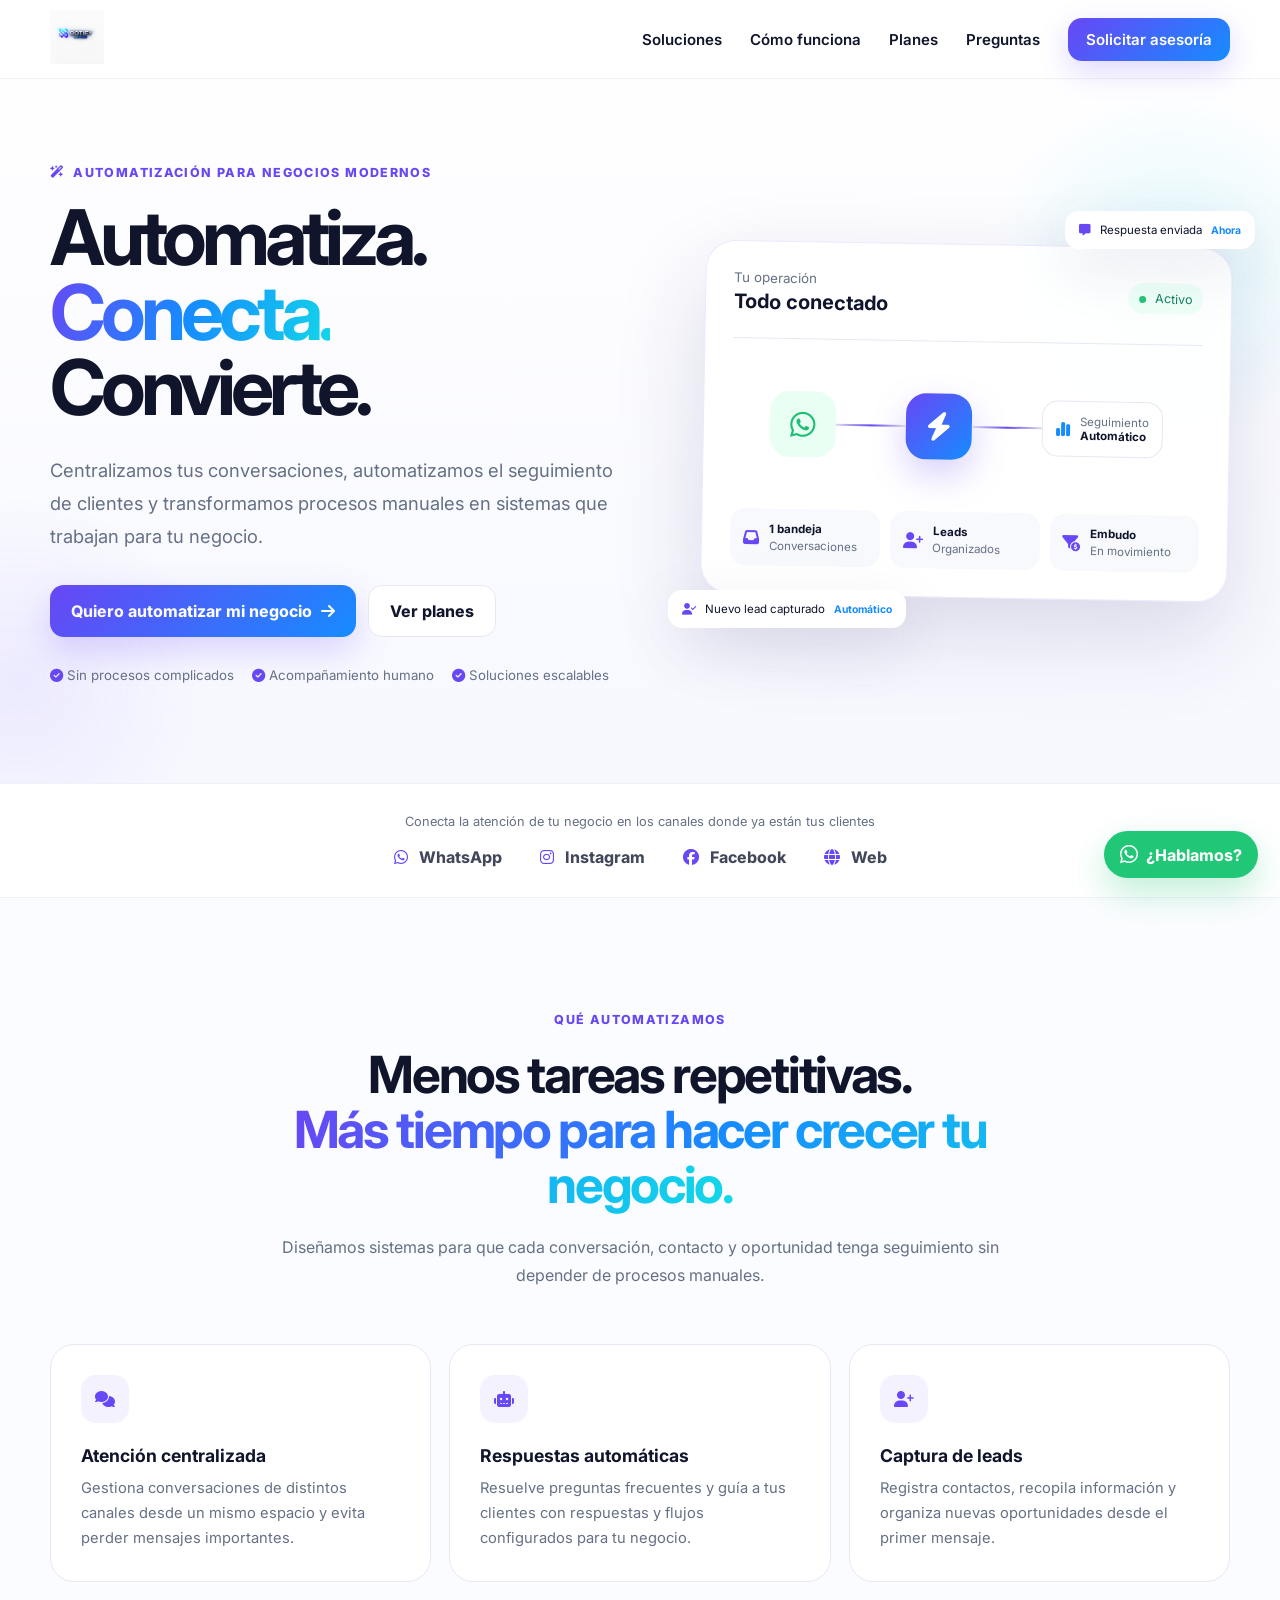
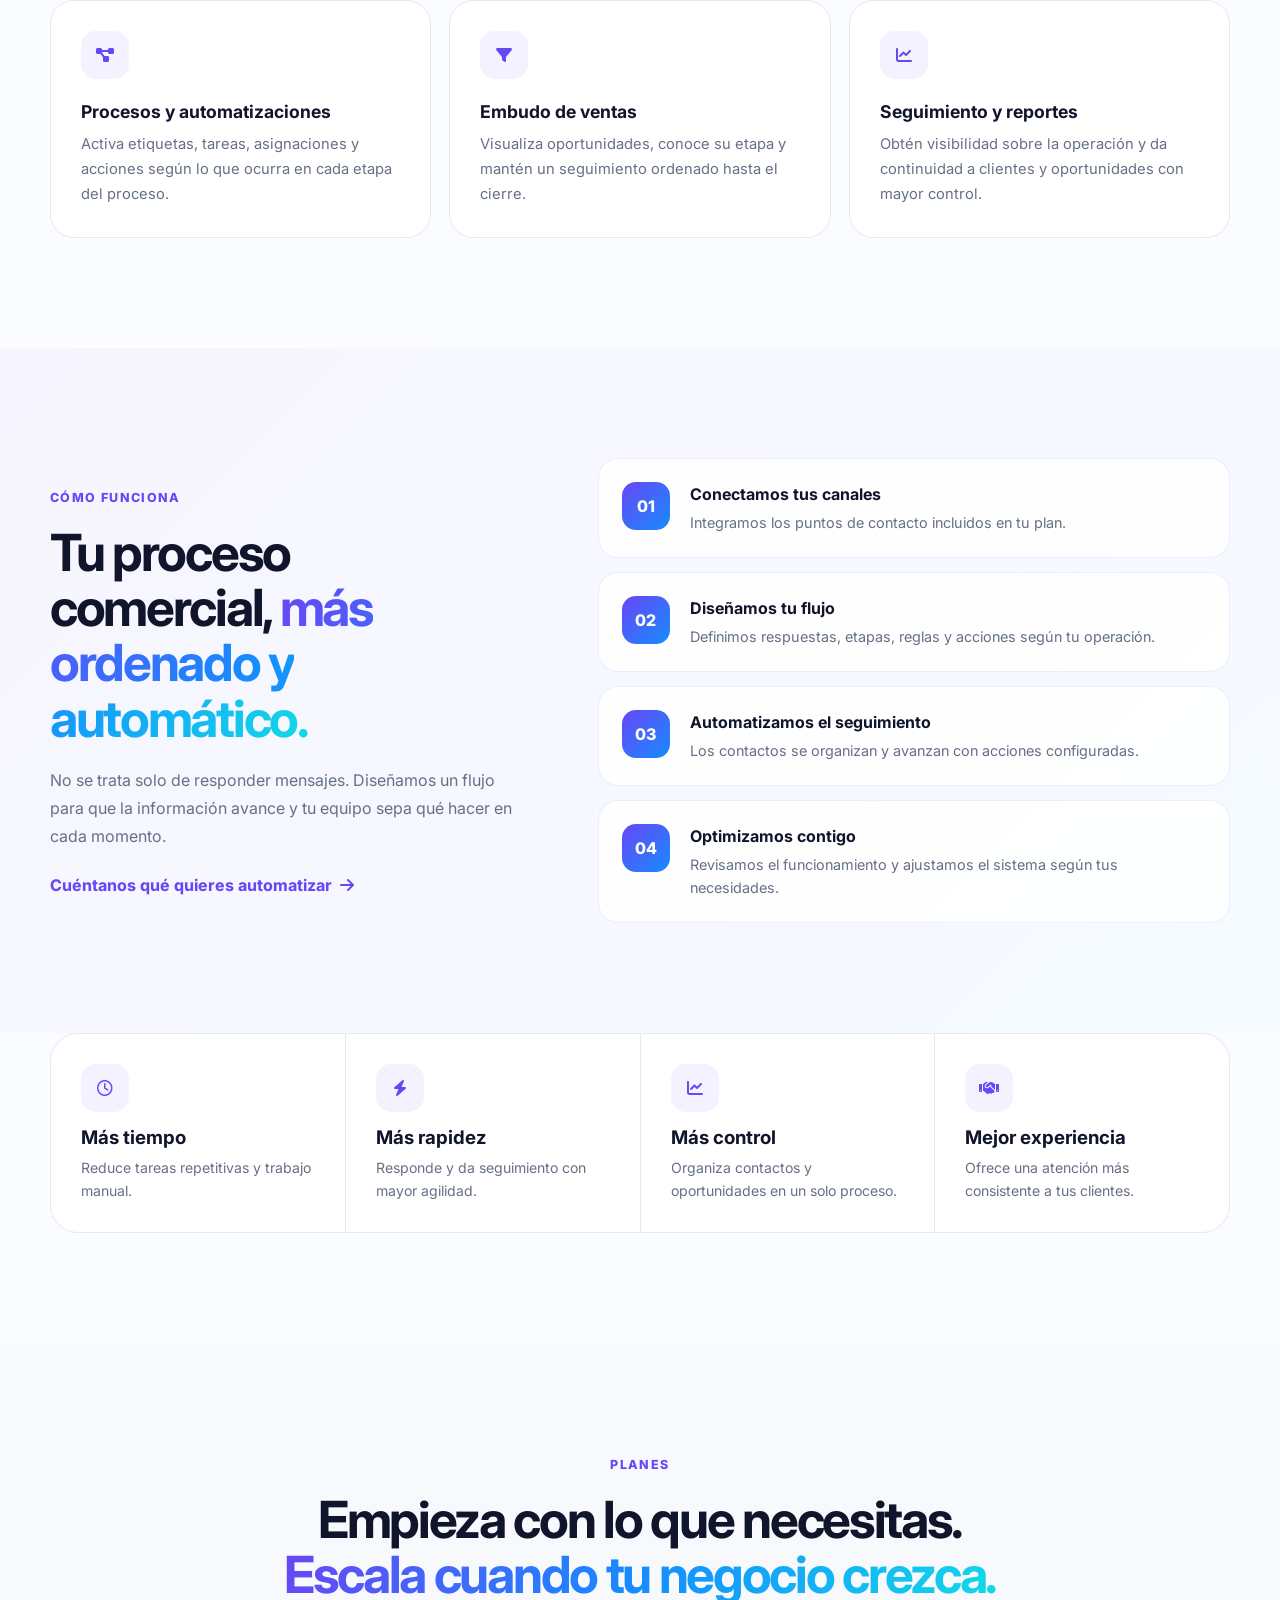
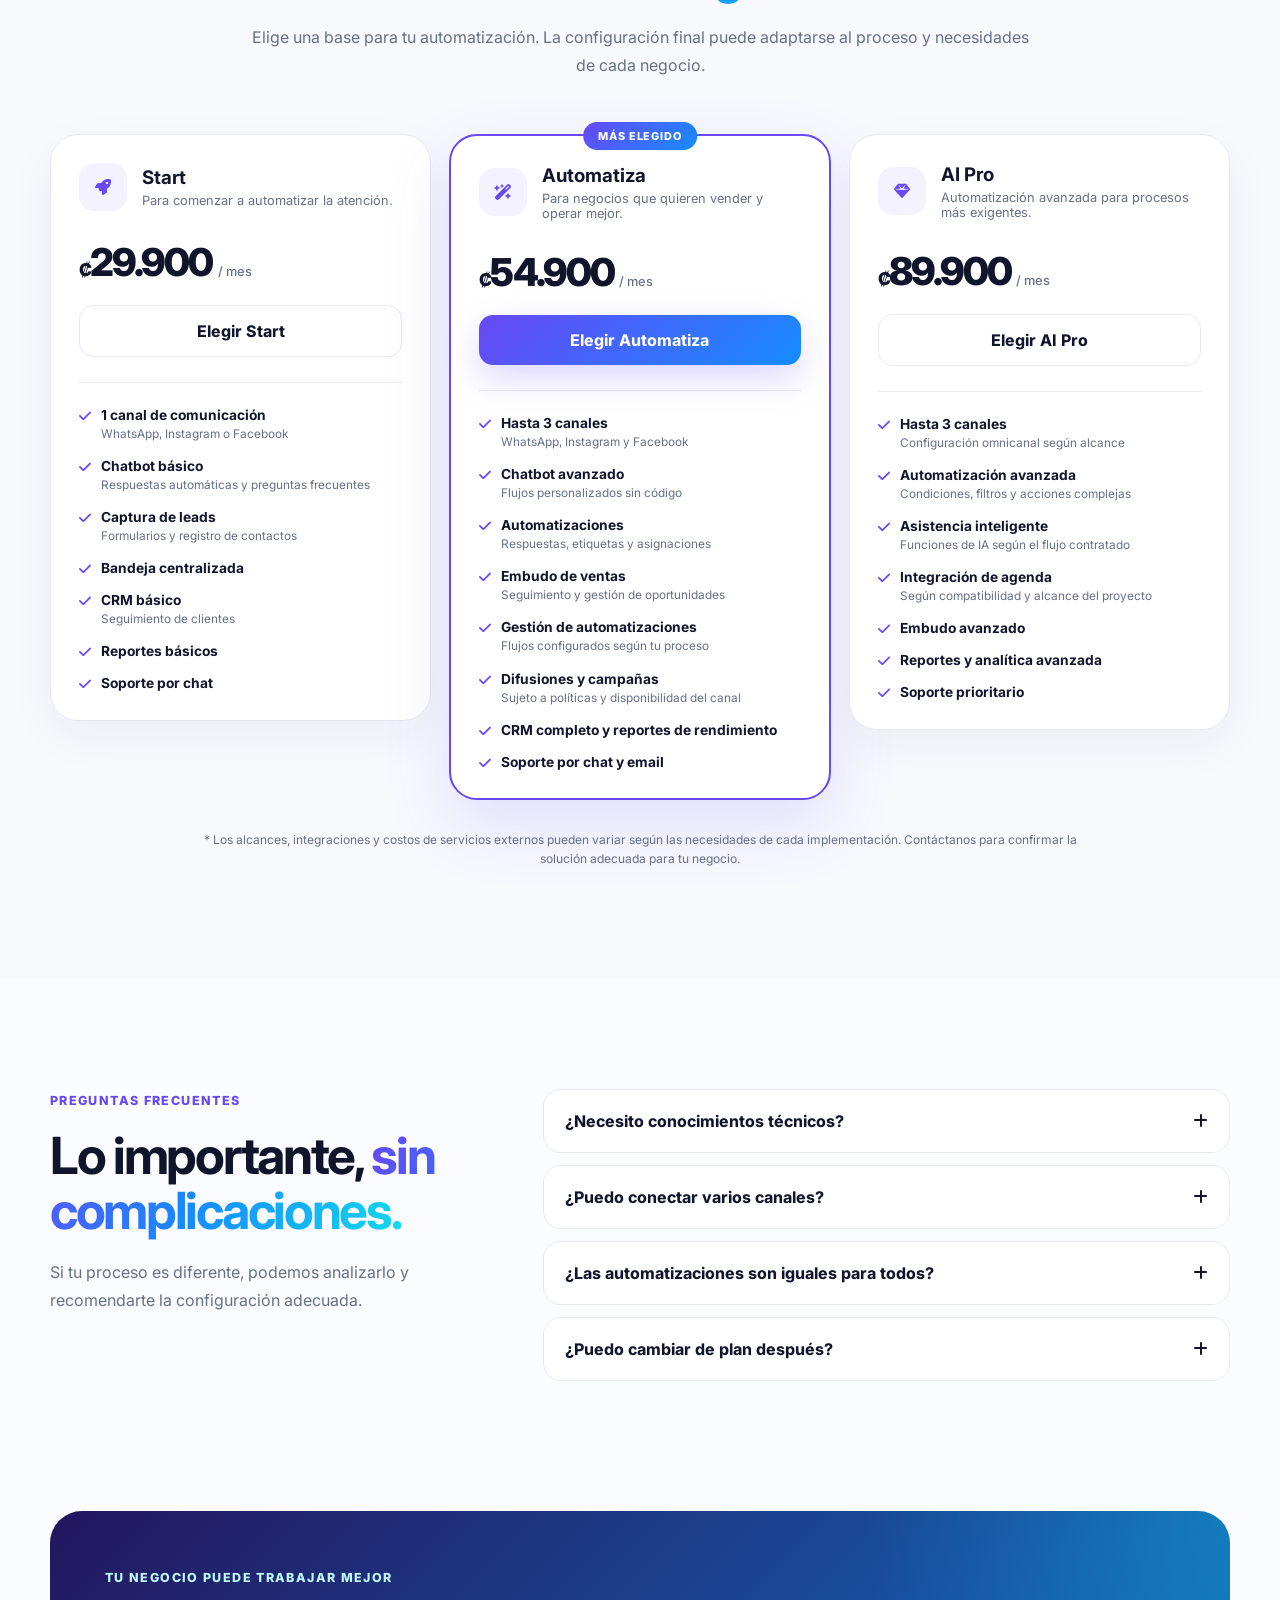
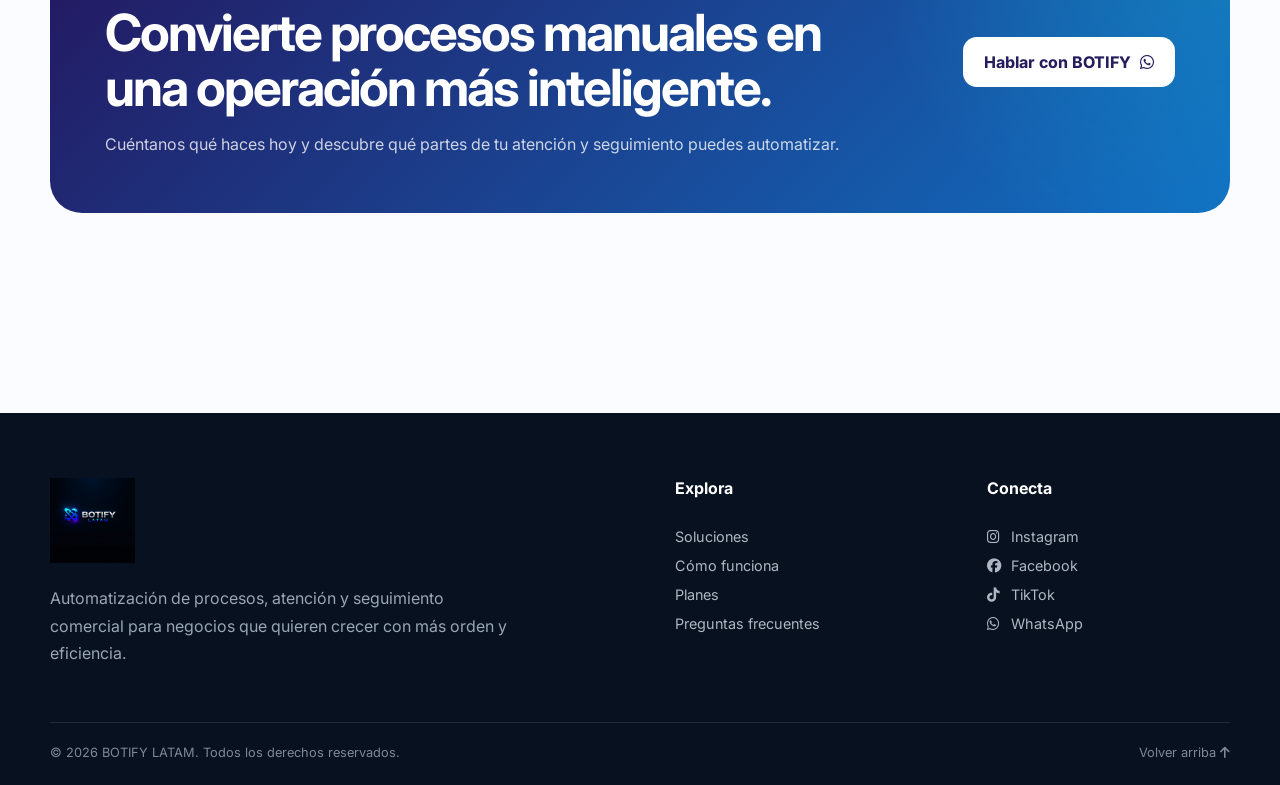
==== index.html @ 14adb843 "corrección" ====
<!DOCTYPE html>
<html lang="es">
<head>
  <meta charset="UTF-8">
  <meta name="viewport" content="width=device-width, initial-scale=1.0">
  <meta name="description" content="BOTIFY LATAM automatiza la atención, el seguimiento comercial y los procesos de ventas de tu negocio en WhatsApp, Instagram y Facebook.">
  <meta name="theme-color" content="#6d4aff">
  <meta property="og:title" content="BOTIFY LATAM | Automatización para negocios">
  <meta property="og:description" content="Centraliza conversaciones, automatiza seguimientos y convierte más oportunidades en clientes.">
  <title>BOTIFY LATAM | Automatización para negocios</title>
  <link rel="icon" href="favicon.ico">
  <link rel="preconnect" href="https://fonts.googleapis.com">
  <link rel="preconnect" href="https://fonts.gstatic.com" crossorigin>
  <link href="https://fonts.googleapis.com/css2?family=Inter:wght@400;500;600;700;800&display=swap" rel="stylesheet">
  <link rel="stylesheet" href="https://cdnjs.cloudflare.com/ajax/libs/font-awesome/6.5.2/css/all.min.css">
  <link rel="stylesheet" href="style.css">
</head>
<body>
  <header class="site-header" id="top">
    <nav class="nav container" aria-label="Navegación principal">
      <a class="brand" href="#inicio" aria-label="BOTIFY LATAM, inicio">
        <img src="img/logo-botify-light.jpg" alt="BOTIFY LATAM">
      </a>
      <button class="menu-toggle" aria-label="Abrir menú" aria-expanded="false">
        <i class="fa-solid fa-bars"></i>
      </button>
      <div class="nav-links">
        <a href="#soluciones">Soluciones</a>
        <a href="#como-funciona">Cómo funciona</a>
        <a href="#planes">Planes</a>
        <a href="#faq">Preguntas</a>
        <a class="nav-cta" href="https://wa.link/00056a" target="_blank" rel="noopener">Solicitar asesoría</a>
      </div>
    </nav>
  </header>

  <main>
    <section class="hero" id="inicio">
      <div class="orb orb-one"></div><div class="orb orb-two"></div>
      <div class="container hero-grid">
        <div class="hero-copy reveal">
          <span class="eyebrow"><i class="fa-solid fa-wand-magic-sparkles"></i> Automatización para negocios modernos</span>
          <h1>Automatiza. <span>Conecta.</span> Convierte.</h1>
          <p>Centralizamos tus conversaciones, automatizamos el seguimiento de clientes y transformamos procesos manuales en sistemas que trabajan para tu negocio.</p>
          <div class="hero-actions">
            <a class="btn btn-primary" href="https://wa.link/00056a" target="_blank" rel="noopener">Quiero automatizar mi negocio <i class="fa-solid fa-arrow-right"></i></a>
            <a class="btn btn-ghost" href="#planes">Ver planes</a>
          </div>
          <div class="trust-row">
            <span><i class="fa-solid fa-circle-check"></i> Sin procesos complicados</span>
            <span><i class="fa-solid fa-circle-check"></i> Acompañamiento humano</span>
            <span><i class="fa-solid fa-circle-check"></i> Soluciones escalables</span>
          </div>
        </div>

        <div class="automation-visual reveal">
          <div class="visual-card main-dashboard">
            <div class="dashboard-head">
              <div><small>Tu operación</small><strong>Todo conectado</strong></div>
              <span class="status"><i></i> Activo</span>
            </div>
            <div class="channel-row">
              <span class="channel whatsapp"><i class="fa-brands fa-whatsapp"></i></span>
              <span class="flow-line"></span>
              <span class="brain"><i class="fa-solid fa-bolt"></i></span>
              <span class="flow-line"></span>
              <div class="crm-mini"><i class="fa-solid fa-chart-simple"></i><span>Seguimiento<br><b>Automático</b></span></div>
            </div>
            <div class="mini-stats">
              <div><i class="fa-solid fa-inbox"></i><span><b>1 bandeja</b><small>Conversaciones</small></span></div>
              <div><i class="fa-solid fa-user-plus"></i><span><b>Leads</b><small>Organizados</small></span></div>
              <div><i class="fa-solid fa-filter-circle-dollar"></i><span><b>Embudo</b><small>En movimiento</small></span></div>
            </div>
          </div>
          <div class="float-card fc-one"><i class="fa-solid fa-message"></i><span>Respuesta enviada</span><b>Ahora</b></div>
          <div class="float-card fc-two"><i class="fa-solid fa-user-check"></i><span>Nuevo lead capturado</span><b>Automático</b></div>
        </div>
      </div>
    </section>

    <section class="logo-strip">
      <div class="container">
        <p>Conecta la atención de tu negocio en los canales donde ya están tus clientes</p>
        <div class="platforms">
          <span><i class="fa-brands fa-whatsapp"></i> WhatsApp</span>
          <span><i class="fa-brands fa-instagram"></i> Instagram</span>
          <span><i class="fa-brands fa-facebook"></i> Facebook</span>
          <span><i class="fa-solid fa-globe"></i> Web</span>
        </div>
      </div>
    </section>

    <section class="section" id="soluciones">
      <div class="container">
        <div class="section-heading reveal">
          <span class="eyebrow">Qué automatizamos</span>
          <h2>Menos tareas repetitivas.<br><span>Más tiempo para hacer crecer tu negocio.</span></h2>
          <p>Diseñamos sistemas para que cada conversación, contacto y oportunidad tenga seguimiento sin depender de procesos manuales.</p>
        </div>
        <div class="solutions-grid">
          <article class="solution-card reveal"><div class="icon-box"><i class="fa-solid fa-comments"></i></div><h3>Atención centralizada</h3><p>Gestiona conversaciones de distintos canales desde un mismo espacio y evita perder mensajes importantes.</p></article>
          <article class="solution-card reveal"><div class="icon-box"><i class="fa-solid fa-robot"></i></div><h3>Respuestas automáticas</h3><p>Resuelve preguntas frecuentes y guía a tus clientes con respuestas y flujos configurados para tu negocio.</p></article>
          <article class="solution-card reveal"><div class="icon-box"><i class="fa-solid fa-user-plus"></i></div><h3>Captura de leads</h3><p>Registra contactos, recopila información y organiza nuevas oportunidades desde el primer mensaje.</p></article>
          <article class="solution-card reveal"><div class="icon-box"><i class="fa-solid fa-diagram-project"></i></div><h3>Procesos y automatizaciones</h3><p>Activa etiquetas, tareas, asignaciones y acciones según lo que ocurra en cada etapa del proceso.</p></article>
          <article class="solution-card reveal"><div class="icon-box"><i class="fa-solid fa-filter"></i></div><h3>Embudo de ventas</h3><p>Visualiza oportunidades, conoce su etapa y mantén un seguimiento ordenado hasta el cierre.</p></article>
          <article class="solution-card reveal"><div class="icon-box"><i class="fa-solid fa-chart-line"></i></div><h3>Seguimiento y reportes</h3><p>Obtén visibilidad sobre la operación y da continuidad a clientes y oportunidades con mayor control.</p></article>
        </div>
      </div>
    </section>

    <section class="section process-section" id="como-funciona">
      <div class="container process-grid">
        <div class="process-copy reveal">
          <span class="eyebrow">Cómo funciona</span>
          <h2>Tu proceso comercial, <span>más ordenado y automático.</span></h2>
          <p>No se trata solo de responder mensajes. Diseñamos un flujo para que la información avance y tu equipo sepa qué hacer en cada momento.</p>
          <a class="text-link" href="https://wa.link/00056a" target="_blank" rel="noopener">Cuéntanos qué quieres automatizar <i class="fa-solid fa-arrow-right"></i></a>
        </div>
        <div class="steps">
          <article class="step reveal"><span>01</span><div><h3>Conectamos tus canales</h3><p>Integramos los puntos de contacto incluidos en tu plan.</p></div></article>
          <article class="step reveal"><span>02</span><div><h3>Diseñamos tu flujo</h3><p>Definimos respuestas, etapas, reglas y acciones según tu operación.</p></div></article>
          <article class="step reveal"><span>03</span><div><h3>Automatizamos el seguimiento</h3><p>Los contactos se organizan y avanzan con acciones configuradas.</p></div></article>
          <article class="step reveal"><span>04</span><div><h3>Optimizamos contigo</h3><p>Revisamos el funcionamiento y ajustamos el sistema según tus necesidades.</p></div></article>
        </div>
      </div>
    </section>

    <section class="section benefits">
      <div class="container">
        <div class="benefit-panel reveal">
          <div><span class="metric-icon"><i class="fa-regular fa-clock"></i></span><h3>Más tiempo</h3><p>Reduce tareas repetitivas y trabajo manual.</p></div>
          <div><span class="metric-icon"><i class="fa-solid fa-bolt"></i></span><h3>Más rapidez</h3><p>Responde y da seguimiento con mayor agilidad.</p></div>
          <div><span class="metric-icon"><i class="fa-solid fa-chart-line"></i></span><h3>Más control</h3><p>Organiza contactos y oportunidades en un solo proceso.</p></div>
          <div><span class="metric-icon"><i class="fa-solid fa-handshake"></i></span><h3>Mejor experiencia</h3><p>Ofrece una atención más consistente a tus clientes.</p></div>
        </div>
      </div>
    </section>

    <section class="section pricing-section" id="planes">
      <div class="container">
        <div class="section-heading reveal">
          <span class="eyebrow">Planes</span>
          <h2>Empieza con lo que necesitas.<br><span>Escala cuando tu negocio crezca.</span></h2>
          <p>Elige una base para tu automatización. La configuración final puede adaptarse al proceso y necesidades de cada negocio.</p>
        </div>

        <div class="pricing-grid">
          <article class="price-card reveal">
            <div class="plan-head"><span class="plan-icon"><i class="fa-solid fa-rocket"></i></span><div><h3>Start</h3><p>Para comenzar a automatizar la atención.</p></div></div>
            <div class="price"><small>₡</small>29.900 <span>/ mes</span></div>
            <a class="btn btn-outline" href="https://wa.link/00056a" target="_blank" rel="noopener">Elegir Start</a>
            <ul>
              <li><i class="fa-solid fa-check"></i><span><b>1 canal de comunicación</b><small>WhatsApp, Instagram o Facebook</small></span></li>
              <li><i class="fa-solid fa-check"></i><span><b>Chatbot básico</b><small>Respuestas automáticas y preguntas frecuentes</small></span></li>
              <li><i class="fa-solid fa-check"></i><span><b>Captura de leads</b><small>Formularios y registro de contactos</small></span></li>
              <li><i class="fa-solid fa-check"></i><span><b>Bandeja centralizada</b></span></li>
              <li><i class="fa-solid fa-check"></i><span><b>CRM básico</b><small>Seguimiento de clientes</small></span></li>
              <li><i class="fa-solid fa-check"></i><span><b>Reportes básicos</b></span></li>
              <li><i class="fa-solid fa-check"></i><span><b>Soporte por chat</b></span></li>
            </ul>
          </article>

          <article class="price-card featured reveal">
            <span class="popular">MÁS ELEGIDO</span>
            <div class="plan-head"><span class="plan-icon"><i class="fa-solid fa-wand-magic-sparkles"></i></span><div><h3>Automatiza</h3><p>Para negocios que quieren vender y operar mejor.</p></div></div>
            <div class="price"><small>₡</small>54.900 <span>/ mes</span></div>
            <a class="btn btn-primary" href="https://wa.link/00056a" target="_blank" rel="noopener">Elegir Automatiza</a>
            <ul>
              <li><i class="fa-solid fa-check"></i><span><b>Hasta 3 canales</b><small>WhatsApp, Instagram y Facebook</small></span></li>
              <li><i class="fa-solid fa-check"></i><span><b>Chatbot avanzado</b><small>Flujos personalizados sin código</small></span></li>
              <li><i class="fa-solid fa-check"></i><span><b>Automatizaciones</b><small>Respuestas, etiquetas y asignaciones</small></span></li>
              <li><i class="fa-solid fa-check"></i><span><b>Embudo de ventas</b><small>Seguimiento y gestión de oportunidades</small></span></li>
              <li><i class="fa-solid fa-check"></i><span><b>Gestión de automatizaciones</b><small>Flujos configurados según tu proceso</small></span></li>
              <li><i class="fa-solid fa-check"></i><span><b>Difusiones y campañas</b><small>Sujeto a políticas y disponibilidad del canal</small></span></li>
              <li><i class="fa-solid fa-check"></i><span><b>CRM completo y reportes de rendimiento</b></span></li>
              <li><i class="fa-solid fa-check"></i><span><b>Soporte por chat y email</b></span></li>
            </ul>
          </article>

          <article class="price-card reveal">
            <div class="plan-head"><span class="plan-icon"><i class="fa-solid fa-gem"></i></span><div><h3>AI Pro</h3><p>Automatización avanzada para procesos más exigentes.</p></div></div>
            <div class="price"><small>₡</small>89.900 <span>/ mes</span></div>
            <a class="btn btn-outline" href="https://wa.link/00056a" target="_blank" rel="noopener">Elegir AI Pro</a>
            <ul>
              <li><i class="fa-solid fa-check"></i><span><b>Hasta 3 canales</b><small>Configuración omnicanal según alcance</small></span></li>
              <li><i class="fa-solid fa-check"></i><span><b>Automatización avanzada</b><small>Condiciones, filtros y acciones complejas</small></span></li>
              <li><i class="fa-solid fa-check"></i><span><b>Asistencia inteligente</b><small>Funciones de IA según el flujo contratado</small></span></li>
              <li><i class="fa-solid fa-check"></i><span><b>Integración de agenda</b><small>Según compatibilidad y alcance del proyecto</small></span></li>
              <li><i class="fa-solid fa-check"></i><span><b>Embudo avanzado</b></span></li>
              <li><i class="fa-solid fa-check"></i><span><b>Reportes y analítica avanzada</b></span></li>
              <li><i class="fa-solid fa-check"></i><span><b>Soporte prioritario</b></span></li>
            </ul>
          </article>
        </div>
        <p class="pricing-note">* Los alcances, integraciones y costos de servicios externos pueden variar según las necesidades de cada implementación. Contáctanos para confirmar la solución adecuada para tu negocio.</p>
      </div>
    </section>

    <section class="section faq-section" id="faq">
      <div class="container faq-grid">
        <div class="faq-intro reveal">
          <span class="eyebrow">Preguntas frecuentes</span>
          <h2>Lo importante, <span>sin complicaciones.</span></h2>
          <p>Si tu proceso es diferente, podemos analizarlo y recomendarte la configuración adecuada.</p>
        </div>
        <div class="accordion">
          <article class="faq-item reveal"><button aria-expanded="false"><span>¿Necesito conocimientos técnicos?</span><i class="fa-solid fa-plus"></i></button><div class="faq-answer"><p>No. BOTIFY LATAM se encarga de configurar la solución y acompañarte en su uso.</p></div></article>
          <article class="faq-item reveal"><button aria-expanded="false"><span>¿Puedo conectar varios canales?</span><i class="fa-solid fa-plus"></i></button><div class="faq-answer"><p>Sí. La cantidad de canales depende del plan y de la configuración requerida por tu negocio.</p></div></article>
          <article class="faq-item reveal"><button aria-expanded="false"><span>¿Las automatizaciones son iguales para todos?</span><i class="fa-solid fa-plus"></i></button><div class="faq-answer"><p>No. Los flujos pueden configurarse de acuerdo con tu proceso, el plan contratado y el alcance acordado.</p></div></article>
          <article class="faq-item reveal"><button aria-expanded="false"><span>¿Puedo cambiar de plan después?</span><i class="fa-solid fa-plus"></i></button><div class="faq-answer"><p>Sí. Puedes escalar la solución conforme aumenten tus necesidades de automatización.</p></div></article>
        </div>
      </div>
    </section>

    <section class="section final-cta">
      <div class="container">
        <div class="cta-card reveal">
          <div><span class="eyebrow light">Tu negocio puede trabajar mejor</span><h2>Convierte procesos manuales en una operación más inteligente.</h2><p>Cuéntanos qué haces hoy y descubre qué partes de tu atención y seguimiento puedes automatizar.</p></div>
          <a class="btn btn-white" href="https://wa.link/00056a" target="_blank" rel="noopener">Hablar con BOTIFY <i class="fa-brands fa-whatsapp"></i></a>
        </div>
      </div>
    </section>
  </main>

  <a class="whatsapp-float" href="https://wa.link/00056a" target="_blank" rel="noopener" aria-label="Contactar por WhatsApp"><i class="fa-brands fa-whatsapp"></i><span>¿Hablamos?</span></a>

  <footer id="contacto">
    <div class="container footer-grid">
      <div class="footer-brand">
        <img src="img/logo-botify-dark.png" alt="BOTIFY LATAM">
        <p>Automatización de procesos, atención y seguimiento comercial para negocios que quieren crecer con más orden y eficiencia.</p>
      </div>
      <div><h4>Explora</h4><a href="#soluciones">Soluciones</a><a href="#como-funciona">Cómo funciona</a><a href="#planes">Planes</a><a href="#faq">Preguntas frecuentes</a></div>
      <div><h4>Conecta</h4>
        <a href="https://www.instagram.com/botifycr?igsh=N3IyY3BxbDhmNGVw&utm_source=qr" target="_blank" rel="noopener"><i class="fa-brands fa-instagram"></i> Instagram</a>
        <a href="https://www.facebook.com/share/1Hq3fFdEsy/?mibextid=wwXIfr" target="_blank" rel="noopener"><i class="fa-brands fa-facebook"></i> Facebook</a>
        <a href="https://www.tiktok.com/@botify.latam.cost?_r=1&_t=ZS-951j5EH8V7J" target="_blank" rel="noopener"><i class="fa-brands fa-tiktok"></i> TikTok</a>
        <a href="https://wa.link/00056a" target="_blank" rel="noopener"><i class="fa-brands fa-whatsapp"></i> WhatsApp</a>
      </div>
    </div>
    <div class="container footer-bottom"><span>© <span id="year"></span> BOTIFY LATAM. Todos los derechos reservados.</span><a href="#top">Volver arriba <i class="fa-solid fa-arrow-up"></i></a></div>
  </footer>
  <script src="script.js"></script>
</body>
</html>
---- style.css ----
:root{--ink:#10152c;--muted:#667085;--purple:#6847f5;--blue:#168cff;--cyan:#12d9e8;--lav:#f4f2ff;--surface:#fff;--line:#e8e8f2;--dark:#07111f;--radius:24px;--shadow:0 20px 60px rgba(42,35,98,.10)}
*{box-sizing:border-box;margin:0;padding:0}html{scroll-behavior:smooth}body{font-family:Inter,sans-serif;color:var(--ink);background:#fbfcff;overflow-x:hidden}a{text-decoration:none;color:inherit}button{font:inherit}.container{width:min(1180px,calc(100% - 40px));margin:auto}.site-header{position:fixed;top:0;width:100%;z-index:1000;background:rgba(255,255,255,.82);backdrop-filter:blur(18px);border-bottom:1px solid rgba(20,24,50,.06)}.nav{height:78px;display:flex;align-items:center;justify-content:space-between}.brand img{width:190px;height:54px;object-fit:contain;object-position:left center}.nav-links{display:flex;align-items:center;gap:28px;font-size:.94rem;font-weight:600}.nav-links>a:not(.nav-cta):hover{color:var(--purple)}.nav-cta{padding:12px 18px;border-radius:14px;color:#fff;background:linear-gradient(135deg,var(--purple),var(--blue));box-shadow:0 10px 30px rgba(104,71,245,.22)}.menu-toggle{display:none;border:0;background:none;font-size:1.35rem;color:var(--ink)}
.hero{position:relative;min-height:780px;padding:160px 0 100px;background:linear-gradient(180deg,#fff 0%,#f7f8ff 100%);overflow:hidden}.hero-grid{display:grid;grid-template-columns:1.05fr .95fr;gap:70px;align-items:center}.eyebrow{display:inline-flex;align-items:center;gap:8px;color:var(--purple);font-size:.78rem;font-weight:800;text-transform:uppercase;letter-spacing:.11em;margin-bottom:20px}.hero h1{font-size:clamp(3.2rem,6vw,5.7rem);line-height:.98;letter-spacing:-.065em;max-width:720px}.hero h1 span,.section-heading h2 span,.process-copy h2 span,.faq-intro h2 span{background:linear-gradient(110deg,var(--purple),var(--blue),var(--cyan));-webkit-background-clip:text;color:transparent}.hero-copy>p{font-size:1.15rem;line-height:1.8;color:var(--muted);max-width:650px;margin:28px 0 32px}.hero-actions{display:flex;gap:12px;flex-wrap:wrap}.btn{display:inline-flex;align-items:center;justify-content:center;gap:9px;padding:15px 21px;border-radius:14px;font-weight:750;transition:.25s}.btn:hover{transform:translateY(-2px)}.btn-primary{color:#fff;background:linear-gradient(135deg,var(--purple),var(--blue));box-shadow:0 14px 35px rgba(104,71,245,.22)}.btn-ghost,.btn-outline{border:1px solid var(--line);background:#fff}.trust-row{display:flex;gap:18px;flex-wrap:wrap;margin-top:30px;color:#667085;font-size:.83rem}.trust-row i{color:var(--purple)}
.orb{position:absolute;border-radius:50%;filter:blur(2px);opacity:.45}.orb-one{width:380px;height:380px;background:radial-gradient(circle,rgba(18,217,232,.25),transparent 68%);right:-80px;top:80px}.orb-two{width:400px;height:400px;background:radial-gradient(circle,rgba(104,71,245,.18),transparent 68%);left:-180px;bottom:-100px}
.automation-visual{position:relative;min-height:470px;display:flex;align-items:center}.main-dashboard{width:100%;padding:28px;background:rgba(255,255,255,.9);border:1px solid rgba(104,71,245,.12);border-radius:30px;box-shadow:0 35px 90px rgba(42,35,98,.15);transform:rotate(1deg)}.dashboard-head{display:flex;justify-content:space-between;align-items:center;padding-bottom:24px;border-bottom:1px solid var(--line)}.dashboard-head small{display:block;color:var(--muted);margin-bottom:4px}.dashboard-head strong{font-size:1.25rem}.status{font-size:.78rem;background:#edfff7;color:#14845c;padding:8px 11px;border-radius:99px}.status i{display:inline-block;width:7px;height:7px;background:#25c47a;border-radius:50%;margin-right:5px}.channel-row{display:flex;align-items:center;justify-content:center;padding:52px 5px}.channel,.brain{width:66px;height:66px;display:grid;place-items:center;border-radius:20px;font-size:1.8rem}.whatsapp{background:#eafff3;color:#1dbf73}.brain{background:linear-gradient(135deg,var(--purple),var(--blue));color:#fff;box-shadow:0 15px 35px rgba(104,71,245,.25)}.flow-line{height:2px;flex:1;max-width:70px;background:linear-gradient(90deg,#d9ddeb,var(--purple),#d9ddeb);position:relative}.crm-mini{display:flex;align-items:center;gap:10px;padding:13px;border:1px solid var(--line);border-radius:16px;background:#fff}.crm-mini i{color:var(--blue)}.crm-mini span{font-size:.72rem;color:var(--muted)}.crm-mini b{color:var(--ink)}.mini-stats{display:grid;grid-template-columns:repeat(3,1fr);gap:10px}.mini-stats>div{display:flex;gap:10px;align-items:center;background:#f8f9fd;padding:13px;border-radius:15px}.mini-stats i{color:var(--purple)}.mini-stats b,.mini-stats small{display:block;font-size:.72rem}.mini-stats small{color:var(--muted);margin-top:3px}.float-card{position:absolute;display:flex;align-items:center;gap:9px;background:#fff;padding:12px 14px;border-radius:14px;box-shadow:var(--shadow);font-size:.72rem}.float-card i{color:var(--purple)}.float-card b{color:var(--blue);font-size:.65rem}.fc-one{right:-25px;top:25px}.fc-two{left:-35px;bottom:28px}
.logo-strip{padding:30px 0;background:#fff;border-top:1px solid #f0f1f6;border-bottom:1px solid #f0f1f6;text-align:center}.logo-strip p{color:var(--muted);font-size:.8rem;margin-bottom:18px}.platforms{display:flex;justify-content:center;gap:38px;flex-wrap:wrap;font-weight:750;color:#42475a}.platforms i{margin-right:7px;color:var(--purple)}
.section{padding:110px 0}.section-heading{max-width:780px;margin:0 auto 55px;text-align:center}.section-heading h2,.process-copy h2,.faq-intro h2{font-size:clamp(2.3rem,4vw,4rem);line-height:1.08;letter-spacing:-.045em}.section-heading p,.process-copy>p,.faq-intro>p{color:var(--muted);line-height:1.75;margin-top:20px}.solutions-grid{display:grid;grid-template-columns:repeat(3,1fr);gap:18px}.solution-card{padding:30px;background:#fff;border:1px solid var(--line);border-radius:var(--radius);transition:.3s}.solution-card:hover{transform:translateY(-6px);box-shadow:var(--shadow);border-color:#dcd7ff}.icon-box,.plan-icon,.metric-icon{display:grid;place-items:center;width:48px;height:48px;border-radius:15px;background:var(--lav);color:var(--purple);margin-bottom:22px}.solution-card h3{font-size:1.1rem;margin-bottom:10px}.solution-card p{color:var(--muted);font-size:.92rem;line-height:1.7}
.process-section{background:linear-gradient(135deg,#f7f5ff,#f5fbff)}.process-grid{display:grid;grid-template-columns:.85fr 1.15fr;gap:80px;align-items:center}.text-link{display:inline-flex;gap:8px;align-items:center;color:var(--purple);font-weight:750;margin-top:25px}.steps{display:grid;gap:14px}.step{display:flex;gap:20px;background:rgba(255,255,255,.85);padding:23px;border:1px solid rgba(104,71,245,.1);border-radius:20px}.step>span{flex:0 0 48px;height:48px;display:grid;place-items:center;border-radius:14px;background:linear-gradient(135deg,var(--purple),var(--blue));color:#fff;font-weight:800}.step h3{font-size:1rem;margin:2px 0 7px}.step p{color:var(--muted);font-size:.9rem;line-height:1.6}
.benefits{padding-top:0}.benefit-panel{display:grid;grid-template-columns:repeat(4,1fr);gap:1px;background:var(--line);border:1px solid var(--line);border-radius:28px;overflow:hidden}.benefit-panel>div{background:#fff;padding:30px}.benefit-panel h3{margin:14px 0 8px}.benefit-panel p{color:var(--muted);font-size:.88rem;line-height:1.6}.metric-icon{margin:0}
.pricing-section{background:#f8f9fd}.pricing-grid{display:grid;grid-template-columns:repeat(3,1fr);gap:18px;align-items:start}.price-card{position:relative;background:#fff;border:1px solid var(--line);border-radius:28px;padding:28px;box-shadow:0 15px 45px rgba(30,35,70,.05)}.price-card.featured{border:2px solid var(--purple);transform:translateY(-12px);box-shadow:0 25px 65px rgba(104,71,245,.15)}.popular{position:absolute;top:-14px;left:50%;transform:translateX(-50%);background:linear-gradient(135deg,var(--purple),var(--blue));color:#fff;padding:7px 15px;border-radius:99px;font-size:.68rem;font-weight:800;letter-spacing:.08em;white-space:nowrap}.plan-head{display:flex;gap:15px;align-items:center}.plan-icon{margin:0;flex:0 0 48px}.plan-head p{color:var(--muted);font-size:.8rem;margin-top:4px}.price{font-size:2.4rem;font-weight:850;letter-spacing:-.05em;margin:28px 0 20px}.price small{font-size:1.1rem}.price span{font-size:.8rem;color:var(--muted);font-weight:500;letter-spacing:0}.price-card>.btn{width:100%;margin-bottom:25px}.price-card ul{list-style:none;display:grid;gap:15px;border-top:1px solid var(--line);padding-top:24px}.price-card li{display:flex;gap:10px;align-items:flex-start;font-size:.86rem}.price-card li>i{color:var(--purple);margin-top:3px}.price-card li b,.price-card li small{display:block}.price-card li small{color:var(--muted);font-size:.74rem;line-height:1.45;margin-top:3px}.pricing-note{max-width:900px;margin:30px auto 0;text-align:center;color:var(--muted);font-size:.75rem;line-height:1.6}
.faq-grid{display:grid;grid-template-columns:.75fr 1.25fr;gap:80px}.accordion{display:grid;gap:12px}.faq-item{border:1px solid var(--line);border-radius:18px;background:#fff;overflow:hidden}.faq-item button{width:100%;display:flex;justify-content:space-between;align-items:center;text-align:left;padding:21px;border:0;background:#fff;font-weight:750;color:var(--ink);cursor:pointer}.faq-answer{max-height:0;overflow:hidden;transition:max-height .3s ease}.faq-answer p{padding:0 21px 21px;color:var(--muted);line-height:1.7;font-size:.9rem}.faq-item.open .faq-answer{max-height:180px}.faq-item.open button i{transform:rotate(45deg)}.faq-item button i{transition:.25s}
.final-cta{padding-top:20px}.cta-card{display:flex;align-items:center;justify-content:space-between;gap:50px;padding:55px;border-radius:32px;color:#fff;background:radial-gradient(circle at top right,rgba(18,217,232,.25),transparent 30%),linear-gradient(135deg,#24165e,#116fc2)}.cta-card>div{max-width:760px}.cta-card h2{font-size:clamp(2rem,4vw,3.5rem);line-height:1.08;letter-spacing:-.04em}.cta-card p{margin-top:16px;color:rgba(255,255,255,.78);line-height:1.7}.eyebrow.light{color:#bff9ff}.btn-white{background:#fff;color:#251d5e;white-space:nowrap}
.whatsapp-float{position:fixed;right:22px;bottom:22px;z-index:900;display:flex;align-items:center;gap:8px;background:#20c776;color:#fff;padding:13px 16px;border-radius:99px;font-weight:750;box-shadow:0 15px 35px rgba(32,199,118,.28)}.whatsapp-float i{font-size:1.3rem}
footer{margin-top:90px;padding:65px 0 25px;background:var(--dark);color:#fff}.footer-grid{display:grid;grid-template-columns:1.6fr .7fr .7fr;gap:70px}.footer-brand img{width:230px;height:85px;object-fit:contain;object-position:left center;margin-bottom:18px}.footer-brand p{max-width:460px;color:#9aa6b5;line-height:1.7}.footer-grid h4{margin-bottom:18px}.footer-grid>div:not(.footer-brand){display:flex;flex-direction:column;gap:12px}.footer-grid a{color:#aeb7c3;font-size:.9rem}.footer-grid a:hover{color:#fff}.footer-grid a i{width:20px}.footer-bottom{display:flex;justify-content:space-between;gap:20px;margin-top:55px;padding-top:22px;border-top:1px solid rgba(255,255,255,.1);color:#7e8998;font-size:.8rem}
.reveal{opacity:0;transform:translateY(24px);transition:opacity .7s ease,transform .7s ease}.reveal.visible{opacity:1;transform:none}
@media(max-width:960px){.nav-links{position:absolute;top:78px;left:20px;right:20px;display:none;flex-direction:column;align-items:stretch;background:#fff;padding:20px;border:1px solid var(--line);border-radius:20px;box-shadow:var(--shadow)}.nav-links.open{display:flex}.menu-toggle{display:block}.hero-grid,.process-grid,.faq-grid{grid-template-columns:1fr}.hero{padding-top:135px}.automation-visual{max-width:650px;margin:auto;width:100%}.solutions-grid,.pricing-grid{grid-template-columns:1fr 1fr}.price-card.featured{transform:none}.benefit-panel{grid-template-columns:1fr 1fr}.cta-card{flex-direction:column;align-items:flex-start}.footer-grid{grid-template-columns:1fr 1fr}.footer-brand{grid-column:1/-1}}
@media(max-width:650px){.container{width:min(100% - 28px,1180px)}.brand img{width:155px}.hero{min-height:auto;padding:125px 0 75px}.hero h1{font-size:3.25rem}.hero-copy>p{font-size:1rem}.automation-visual{min-height:380px}.main-dashboard{padding:18px}.channel-row{padding:38px 0}.channel,.brain{width:52px;height:52px;border-radius:16px}.crm-mini{padding:9px}.mini-stats{grid-template-columns:1fr}.fc-one{right:-4px;top:5px}.fc-two{left:-4px;bottom:4px}.section{padding:80px 0}.solutions-grid,.pricing-grid,.benefit-panel,.footer-grid{grid-template-columns:1fr}.benefit-panel{gap:1px}.faq-grid,.process-grid{gap:45px}.cta-card{padding:35px 25px}.footer-brand{grid-column:auto}.footer-bottom{flex-direction:column}.whatsapp-float span{display:none}.whatsapp-float{width:54px;height:54px;padding:0;justify-content:center}.platforms{gap:18px}.trust-row{display:grid;gap:10px}}
@media(prefers-reduced-motion:reduce){*{scroll-behavior:auto!important}.reveal{opacity:1;transform:none;transition:none}}
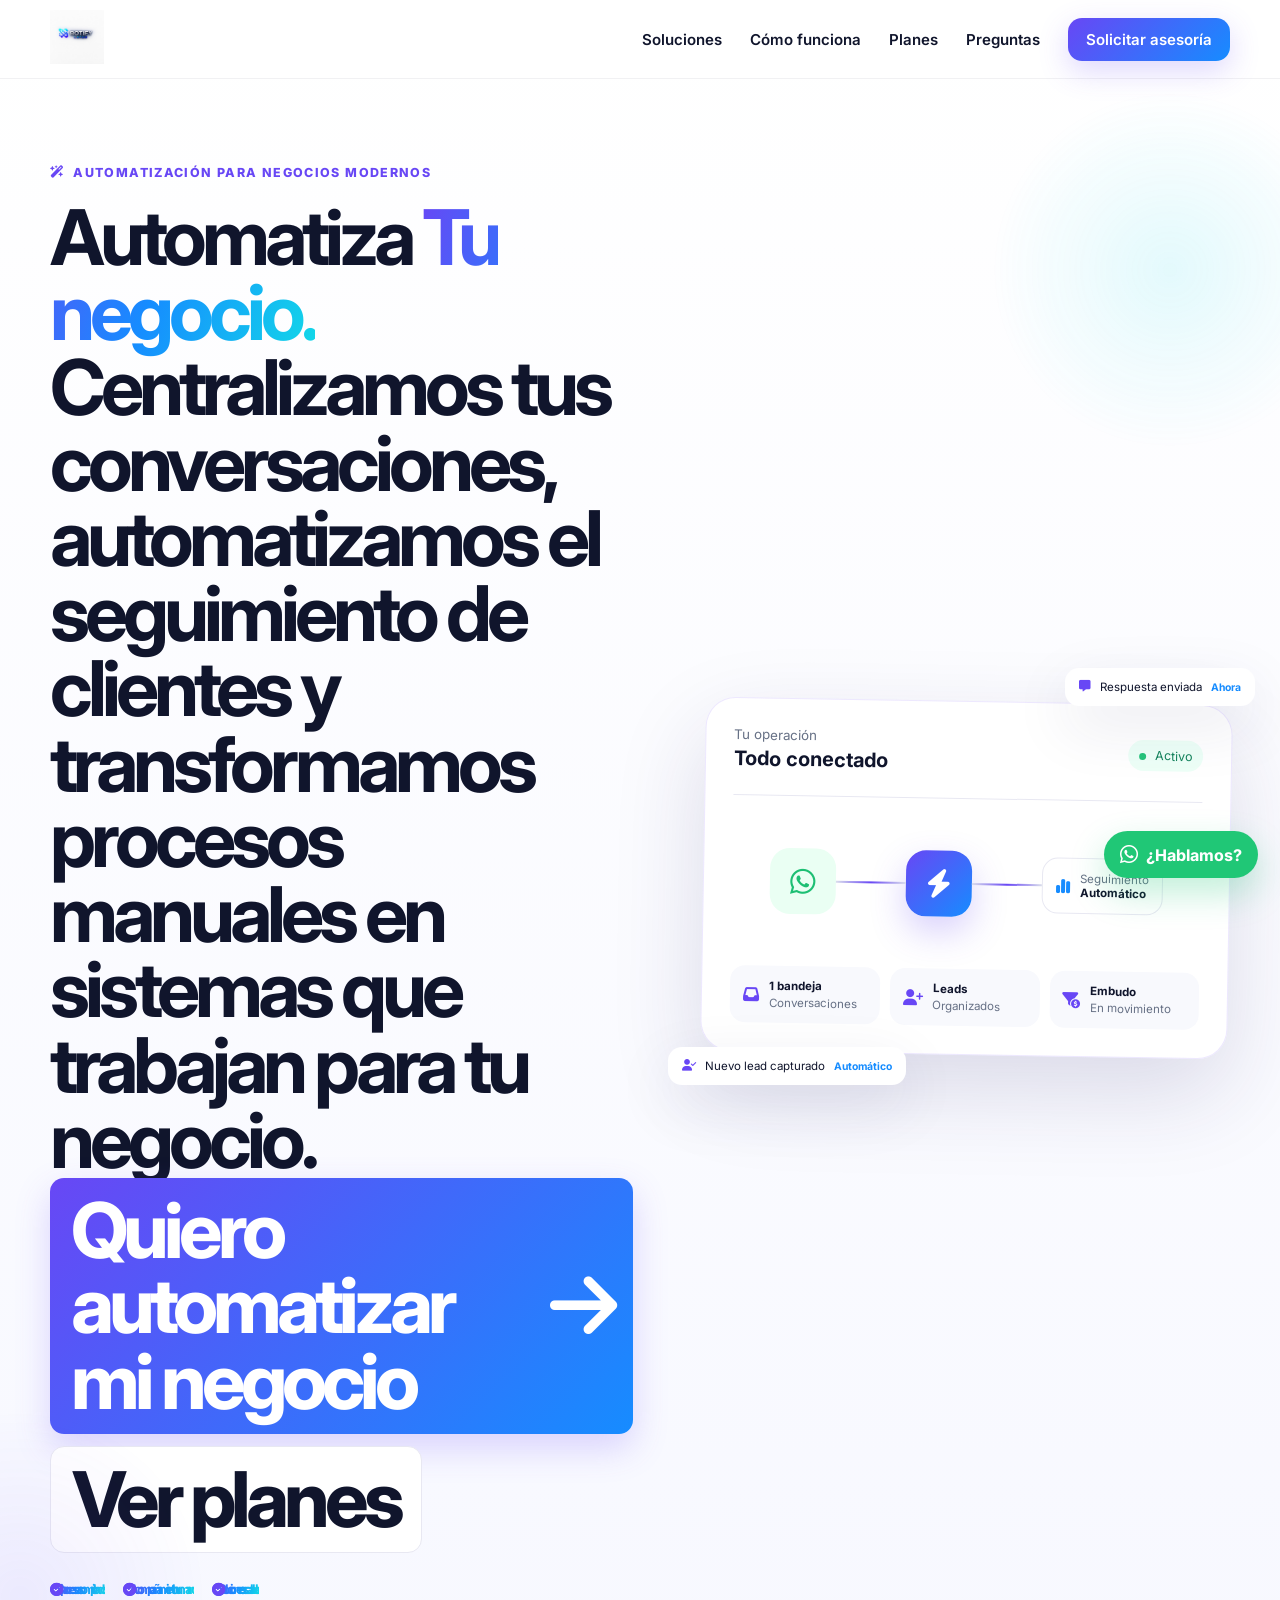
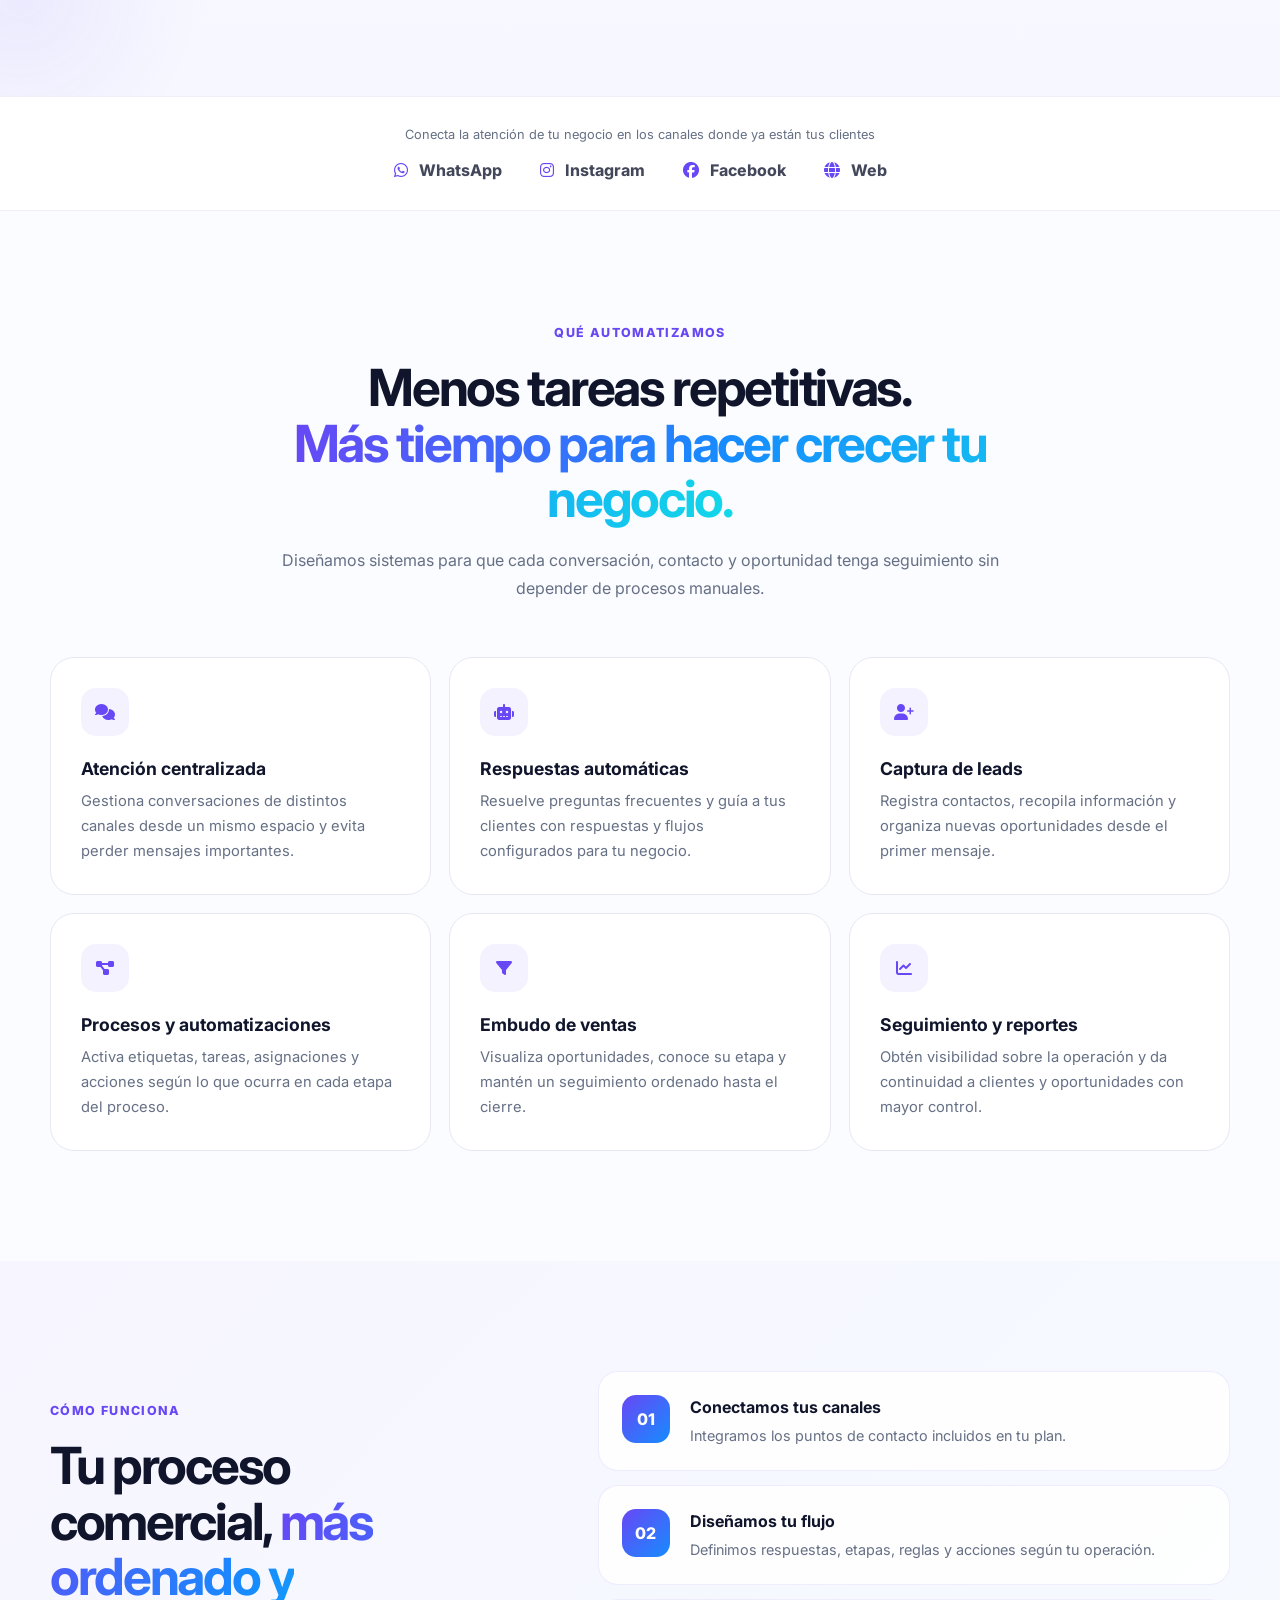
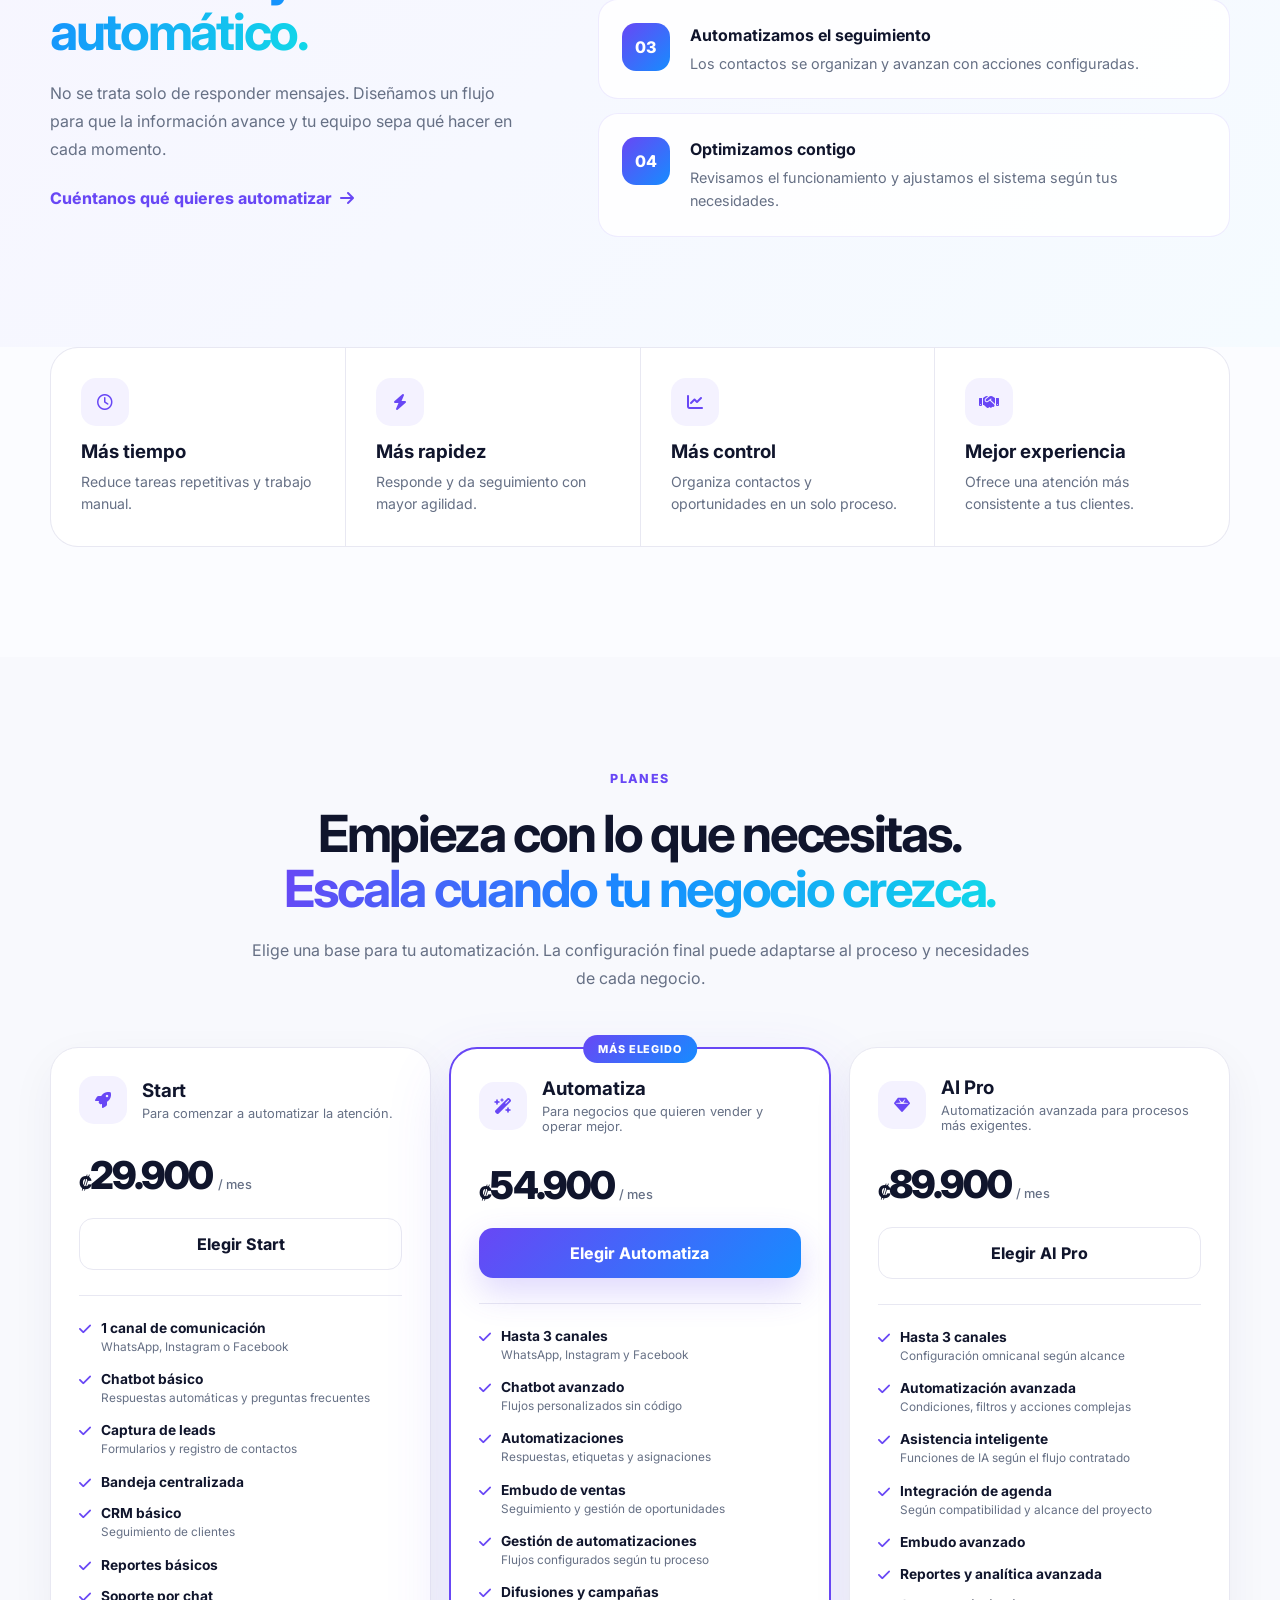
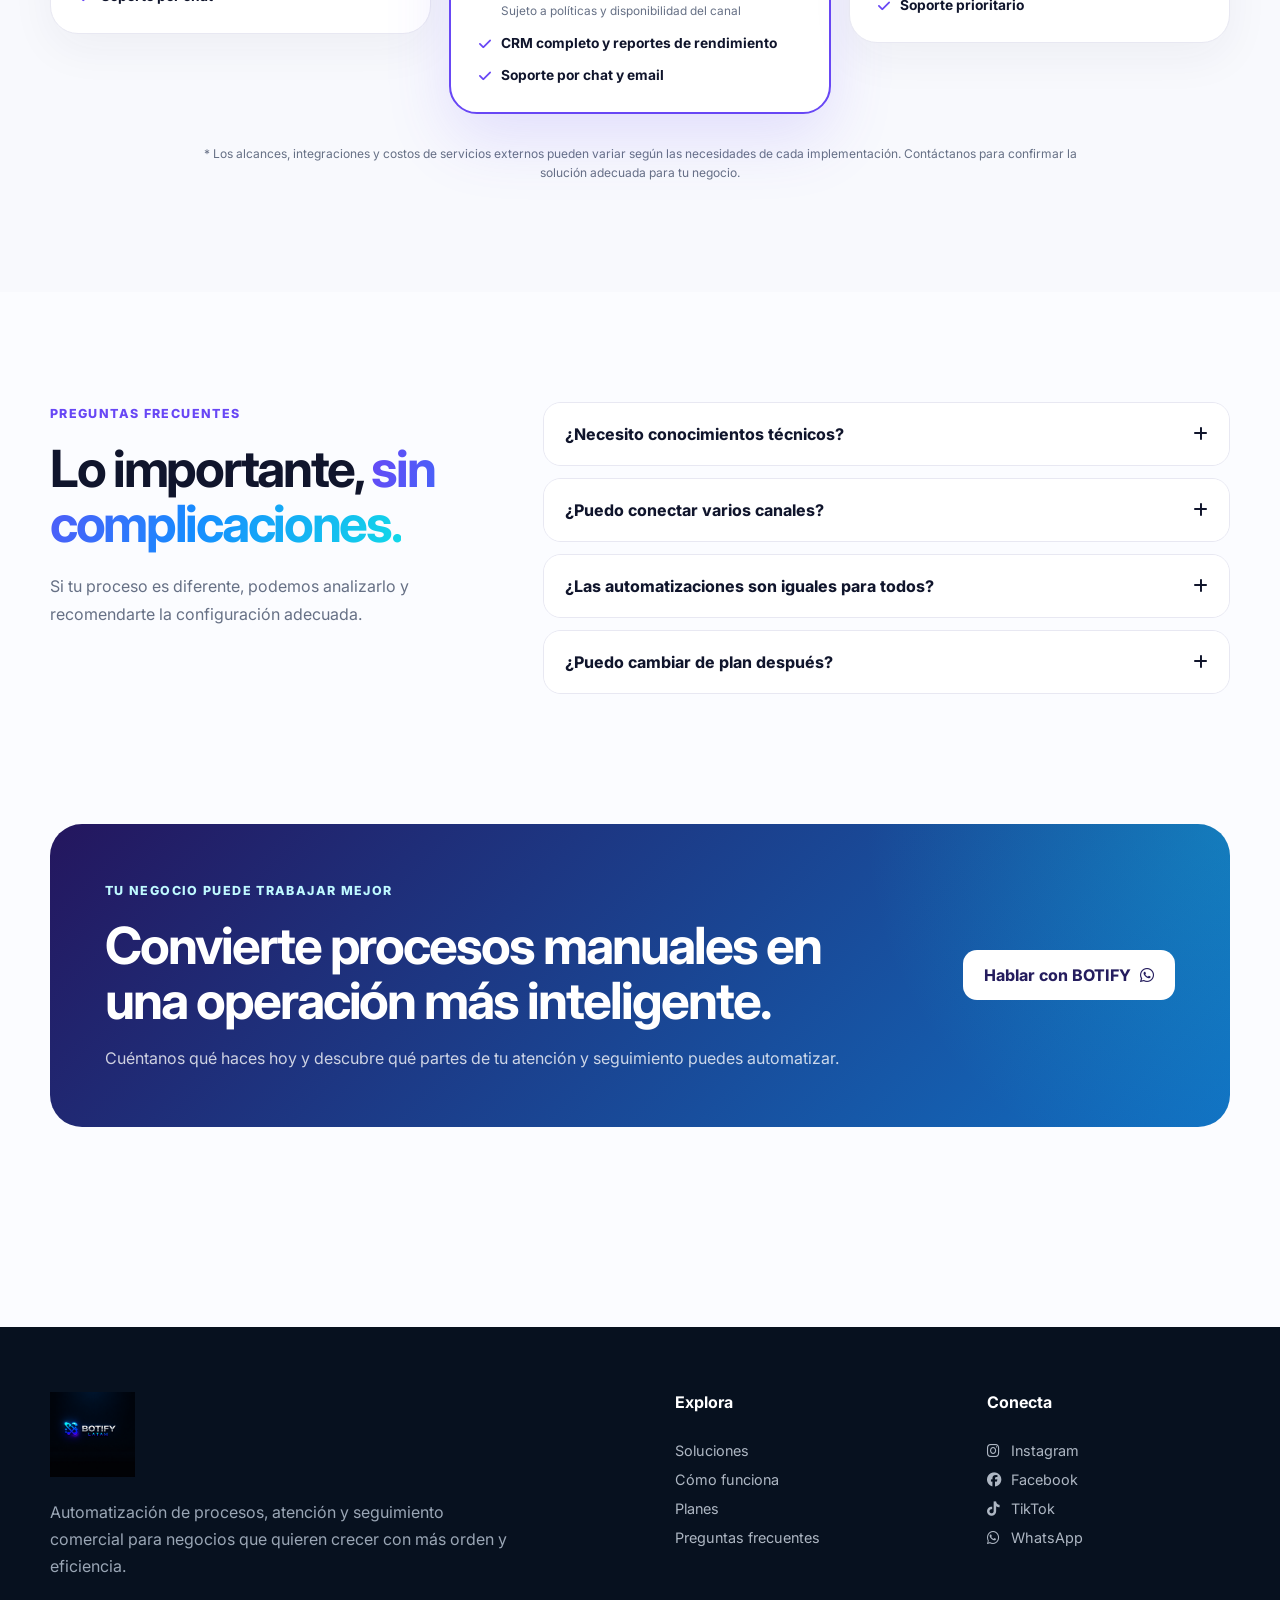
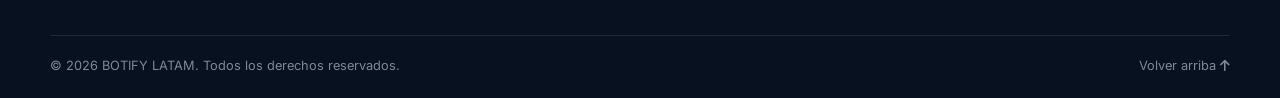
==== commit 5910677b: "2" ====
--- a/index.html
+++ b/index.html
@@ -40,7 +40,7 @@
       <div class="container hero-grid">
         <div class="hero-copy reveal">
           <span class="eyebrow"><i class="fa-solid fa-wand-magic-sparkles"></i> Automatización para negocios modernos</span>
-          <h1>Automatiza. <span>Conecta.</span> Convierte.</h1>
+          <h1>Automatiza <span>Tu negocio.</span> 
           <p>Centralizamos tus conversaciones, automatizamos el seguimiento de clientes y transformamos procesos manuales en sistemas que trabajan para tu negocio.</p>
           <div class="hero-actions">
             <a class="btn btn-primary" href="https://wa.link/00056a" target="_blank" rel="noopener">Quiero automatizar mi negocio <i class="fa-solid fa-arrow-right"></i></a>
@@ -204,7 +204,7 @@
           <p>Si tu proceso es diferente, podemos analizarlo y recomendarte la configuración adecuada.</p>
         </div>
         <div class="accordion">
-          <article class="faq-item reveal"><button aria-expanded="false"><span>¿Necesito conocimientos técnicos?</span><i class="fa-solid fa-plus"></i></button><div class="faq-answer"><p>No. BOTIFY LATAM se encarga de configurar la solución y acompañarte en su uso.</p></div></article>
+          <article class="faq-item reveal"><button aria-expanded="false"><span>¿Necesito conocimientos técnicos?</span><i class="fa-solid fa-plus"></i></button><div class="faq-answer"><p>No. Botify Latam se encarga de configurar la solución y acompañarte en su uso.</p></div></article>
           <article class="faq-item reveal"><button aria-expanded="false"><span>¿Puedo conectar varios canales?</span><i class="fa-solid fa-plus"></i></button><div class="faq-answer"><p>Sí. La cantidad de canales depende del plan y de la configuración requerida por tu negocio.</p></div></article>
           <article class="faq-item reveal"><button aria-expanded="false"><span>¿Las automatizaciones son iguales para todos?</span><i class="fa-solid fa-plus"></i></button><div class="faq-answer"><p>No. Los flujos pueden configurarse de acuerdo con tu proceso, el plan contratado y el alcance acordado.</p></div></article>
           <article class="faq-item reveal"><button aria-expanded="false"><span>¿Puedo cambiar de plan después?</span><i class="fa-solid fa-plus"></i></button><div class="faq-answer"><p>Sí. Puedes escalar la solución conforme aumenten tus necesidades de automatización.</p></div></article>
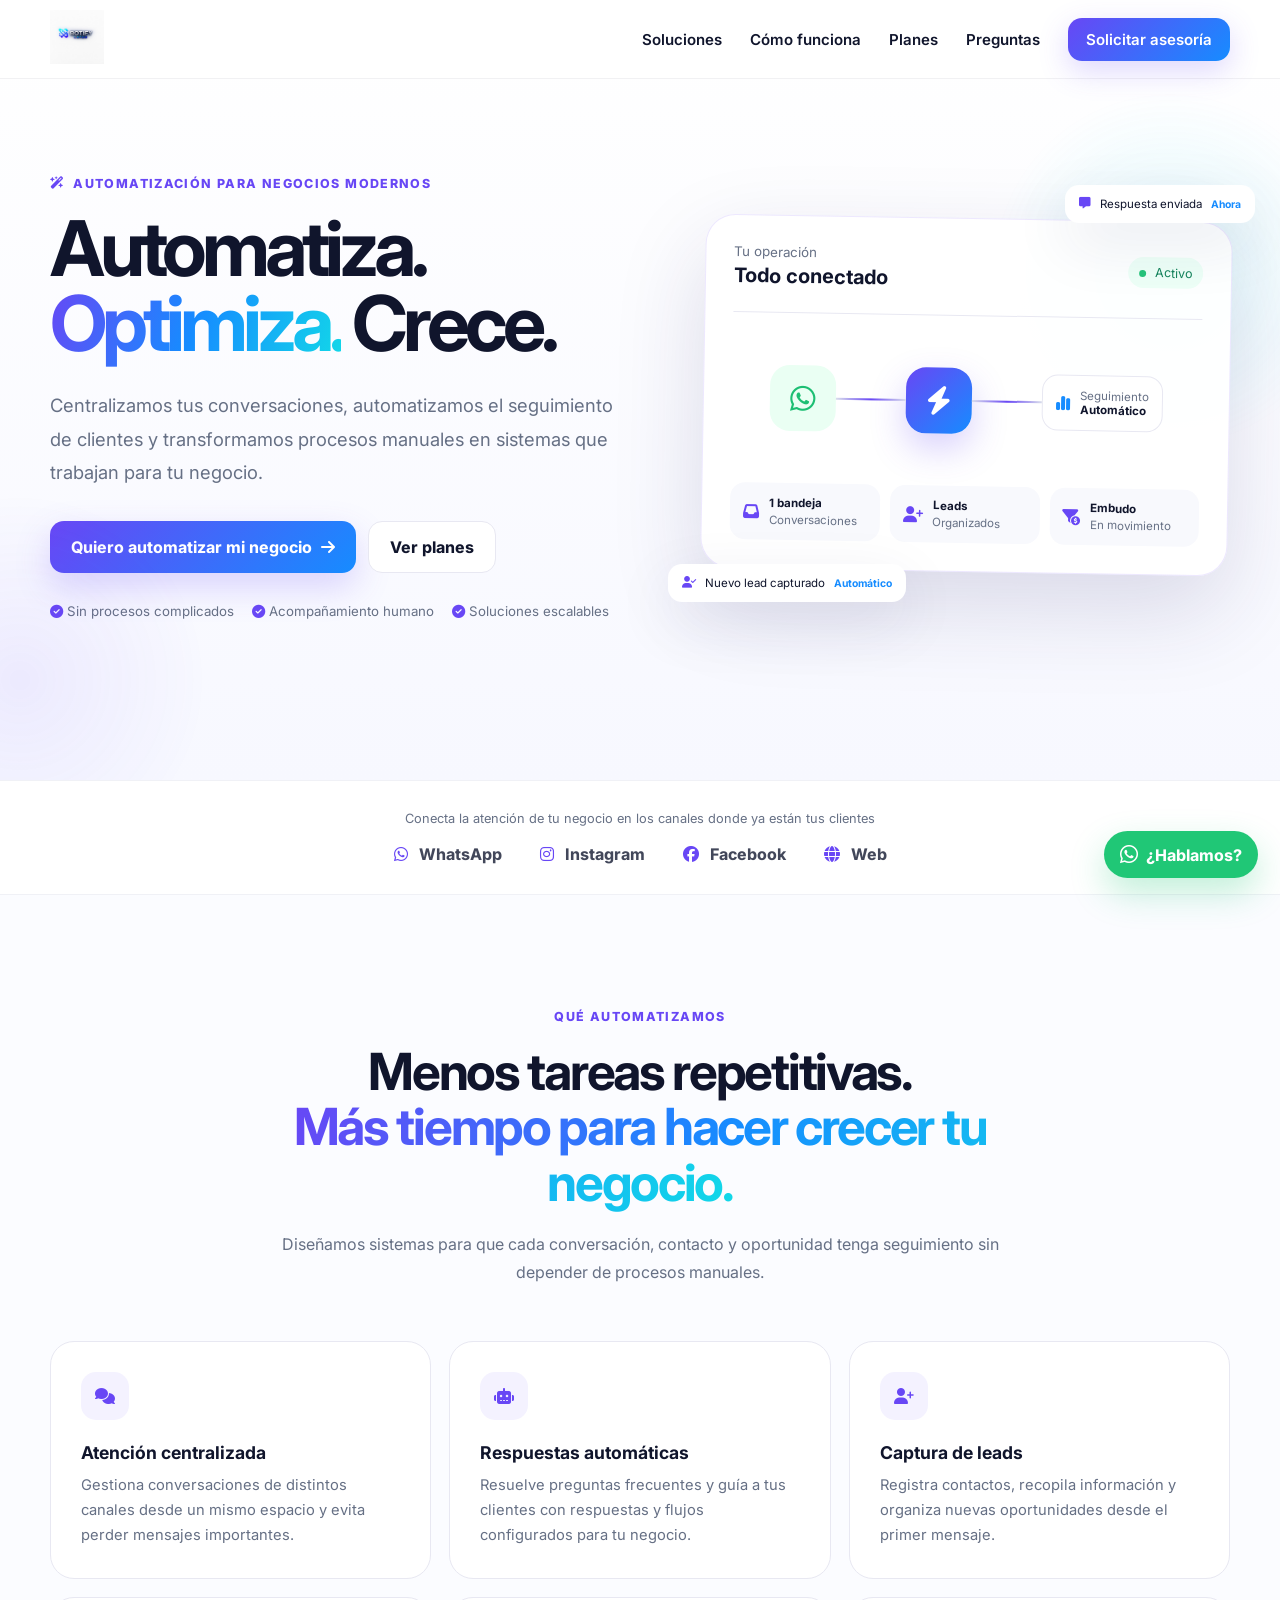
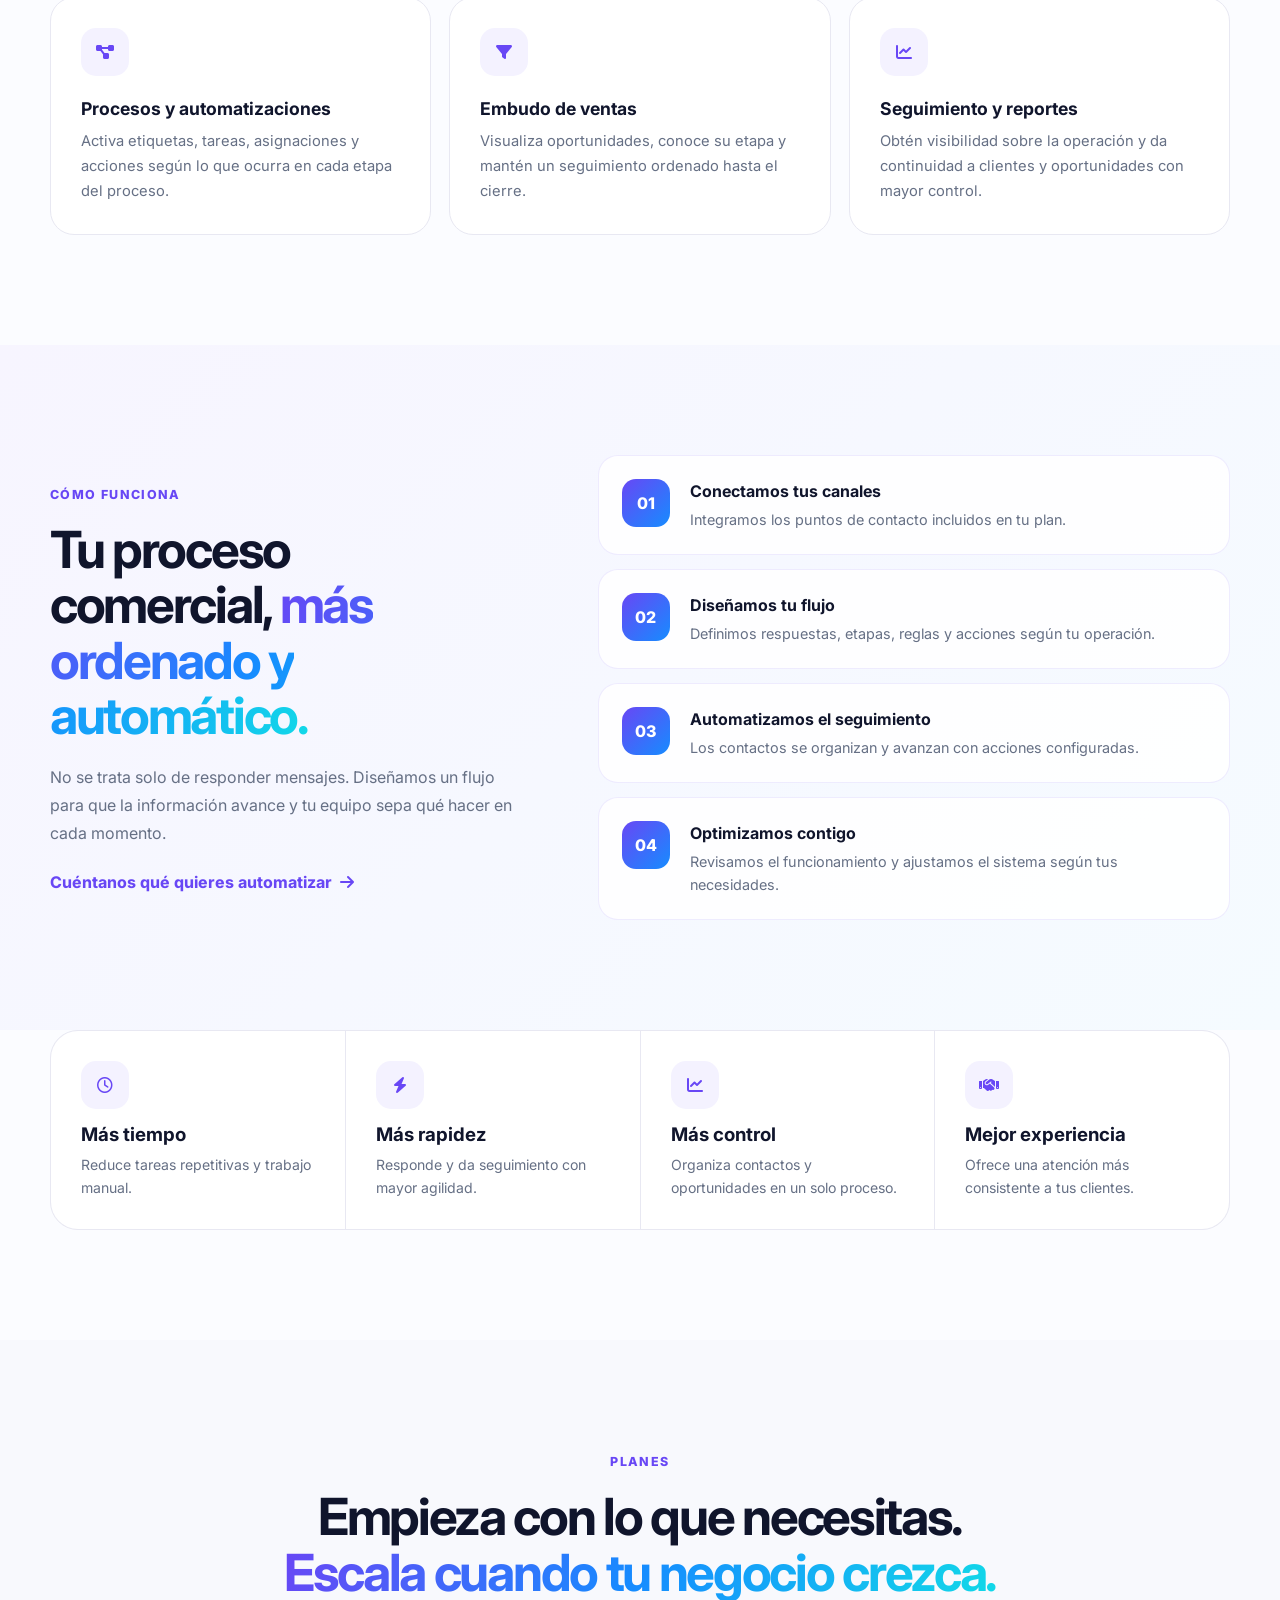
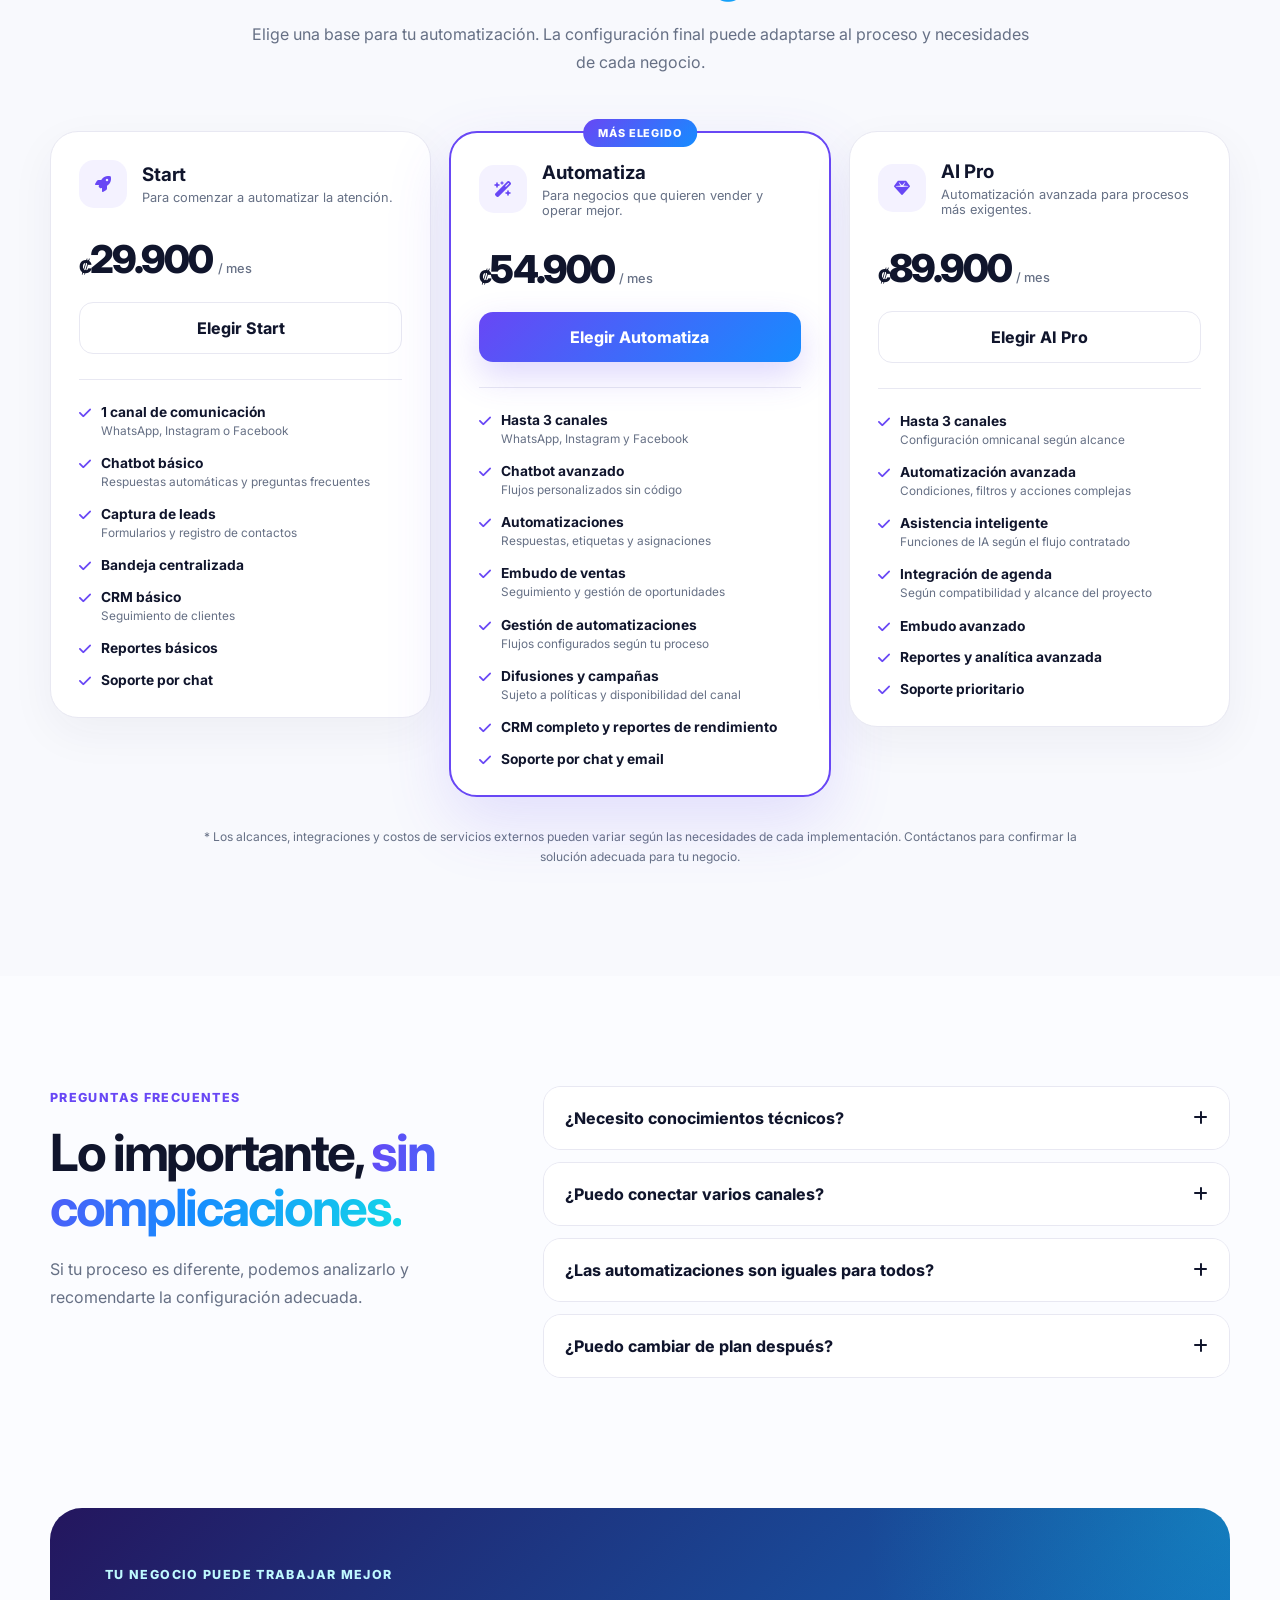
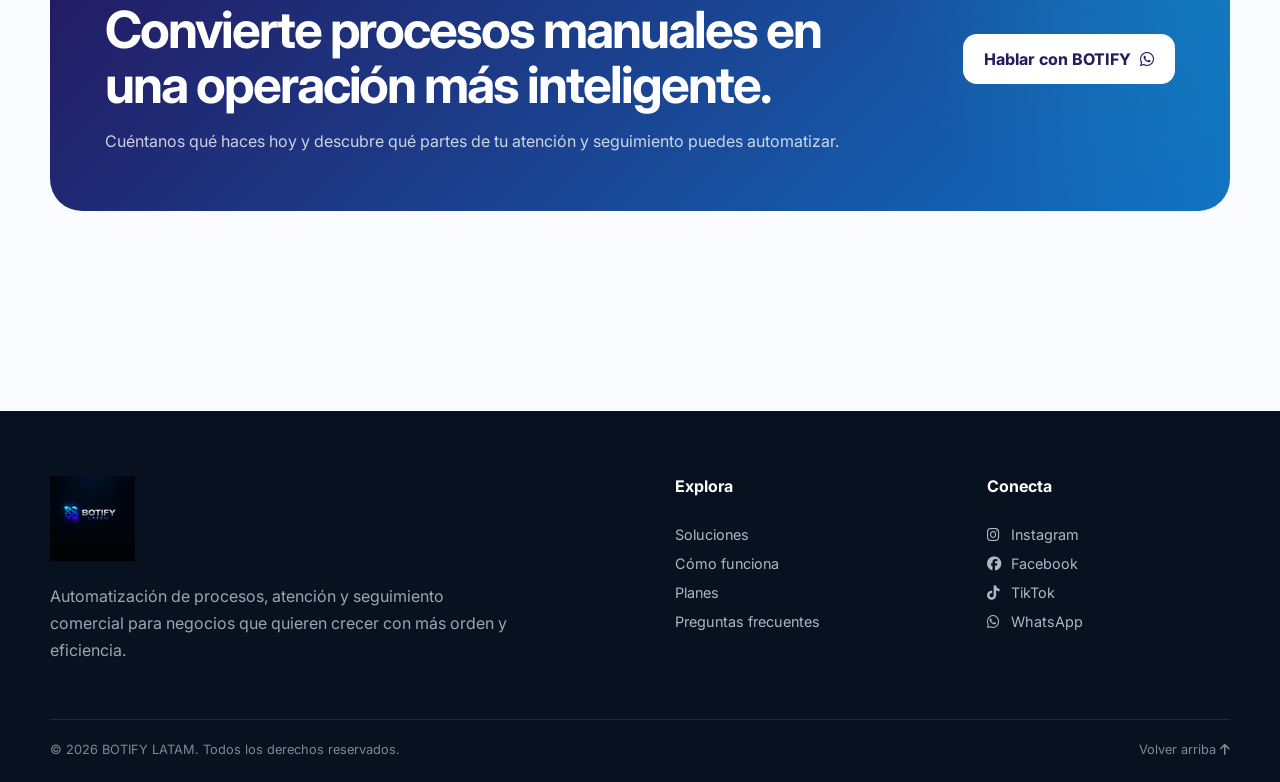
==== commit 16a08355: "3" ====
--- a/index.html
+++ b/index.html
@@ -40,7 +40,7 @@
       <div class="container hero-grid">
         <div class="hero-copy reveal">
           <span class="eyebrow"><i class="fa-solid fa-wand-magic-sparkles"></i> Automatización para negocios modernos</span>
-          <h1>Automatiza <span>Tu negocio.</span> 
+          <h1>Automatiza. <span>Optimiza.</span> Crece.</h1>
           <p>Centralizamos tus conversaciones, automatizamos el seguimiento de clientes y transformamos procesos manuales en sistemas que trabajan para tu negocio.</p>
           <div class="hero-actions">
             <a class="btn btn-primary" href="https://wa.link/00056a" target="_blank" rel="noopener">Quiero automatizar mi negocio <i class="fa-solid fa-arrow-right"></i></a>
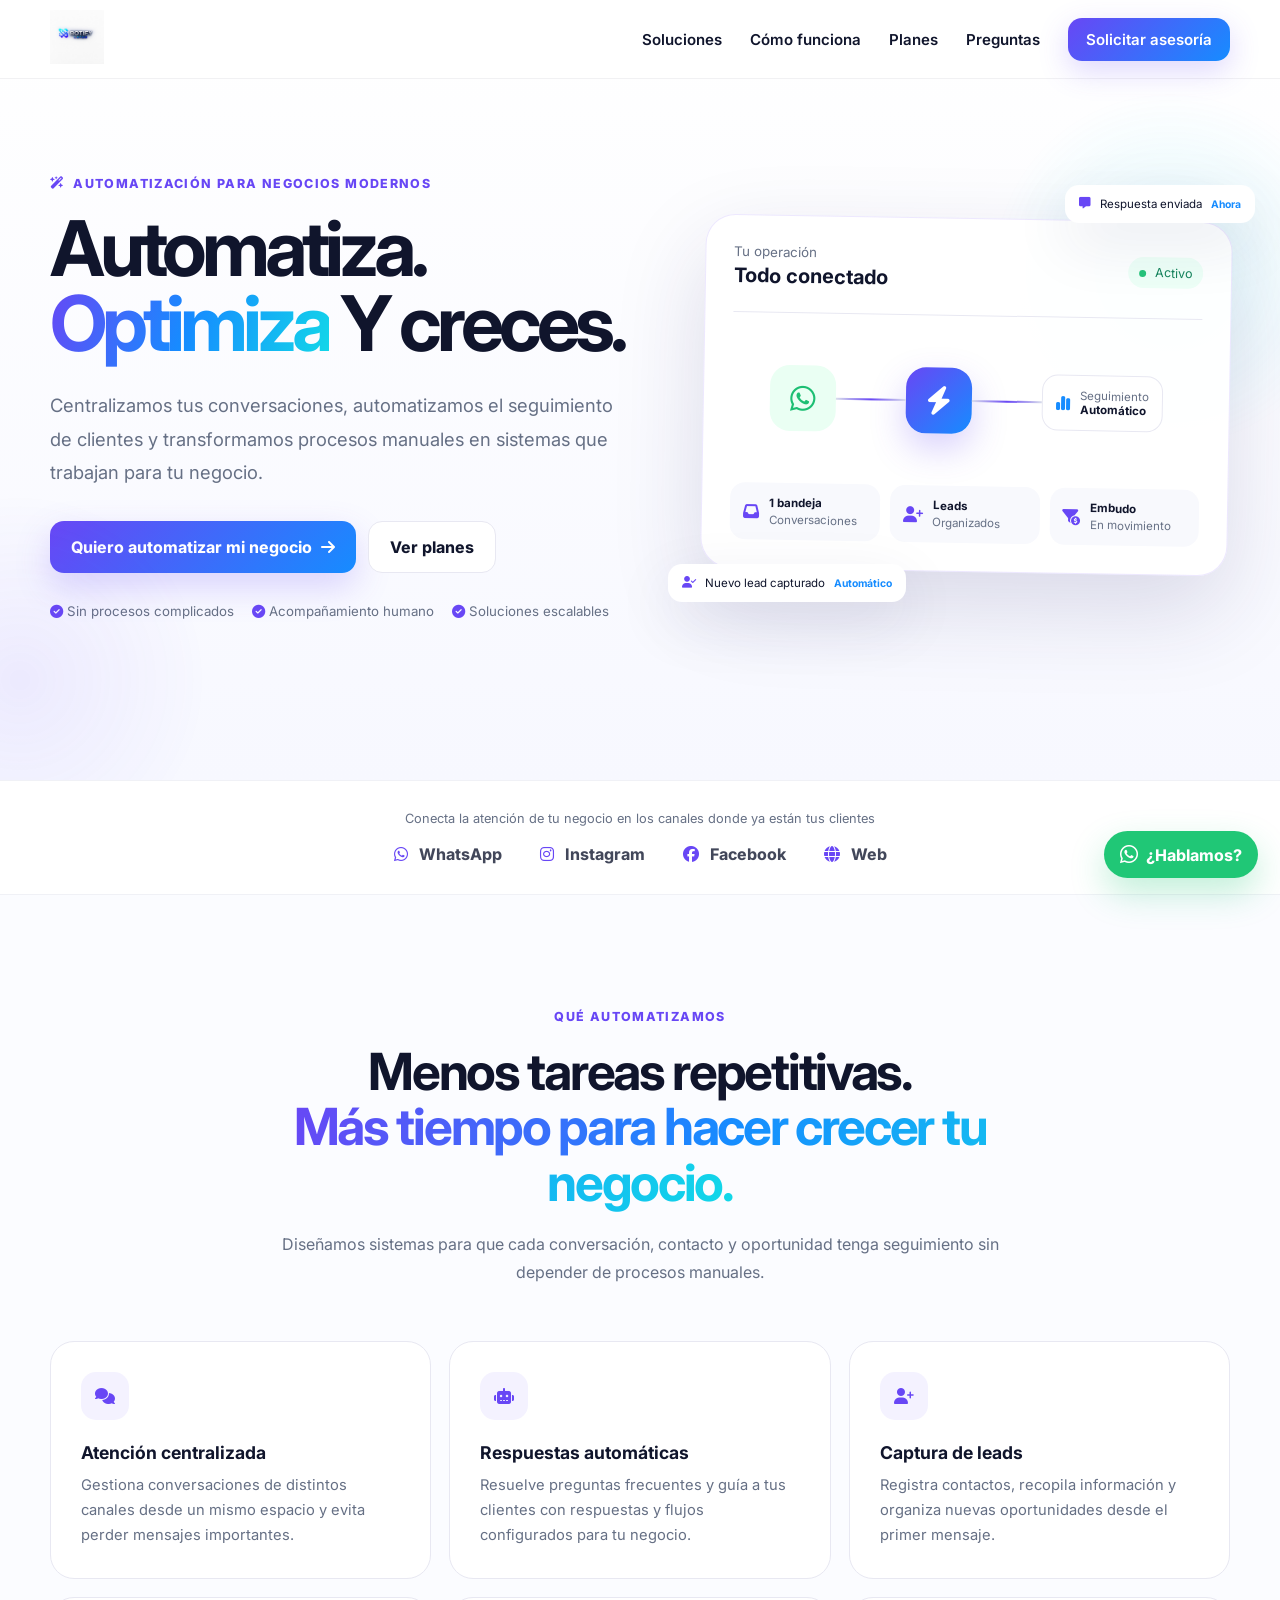
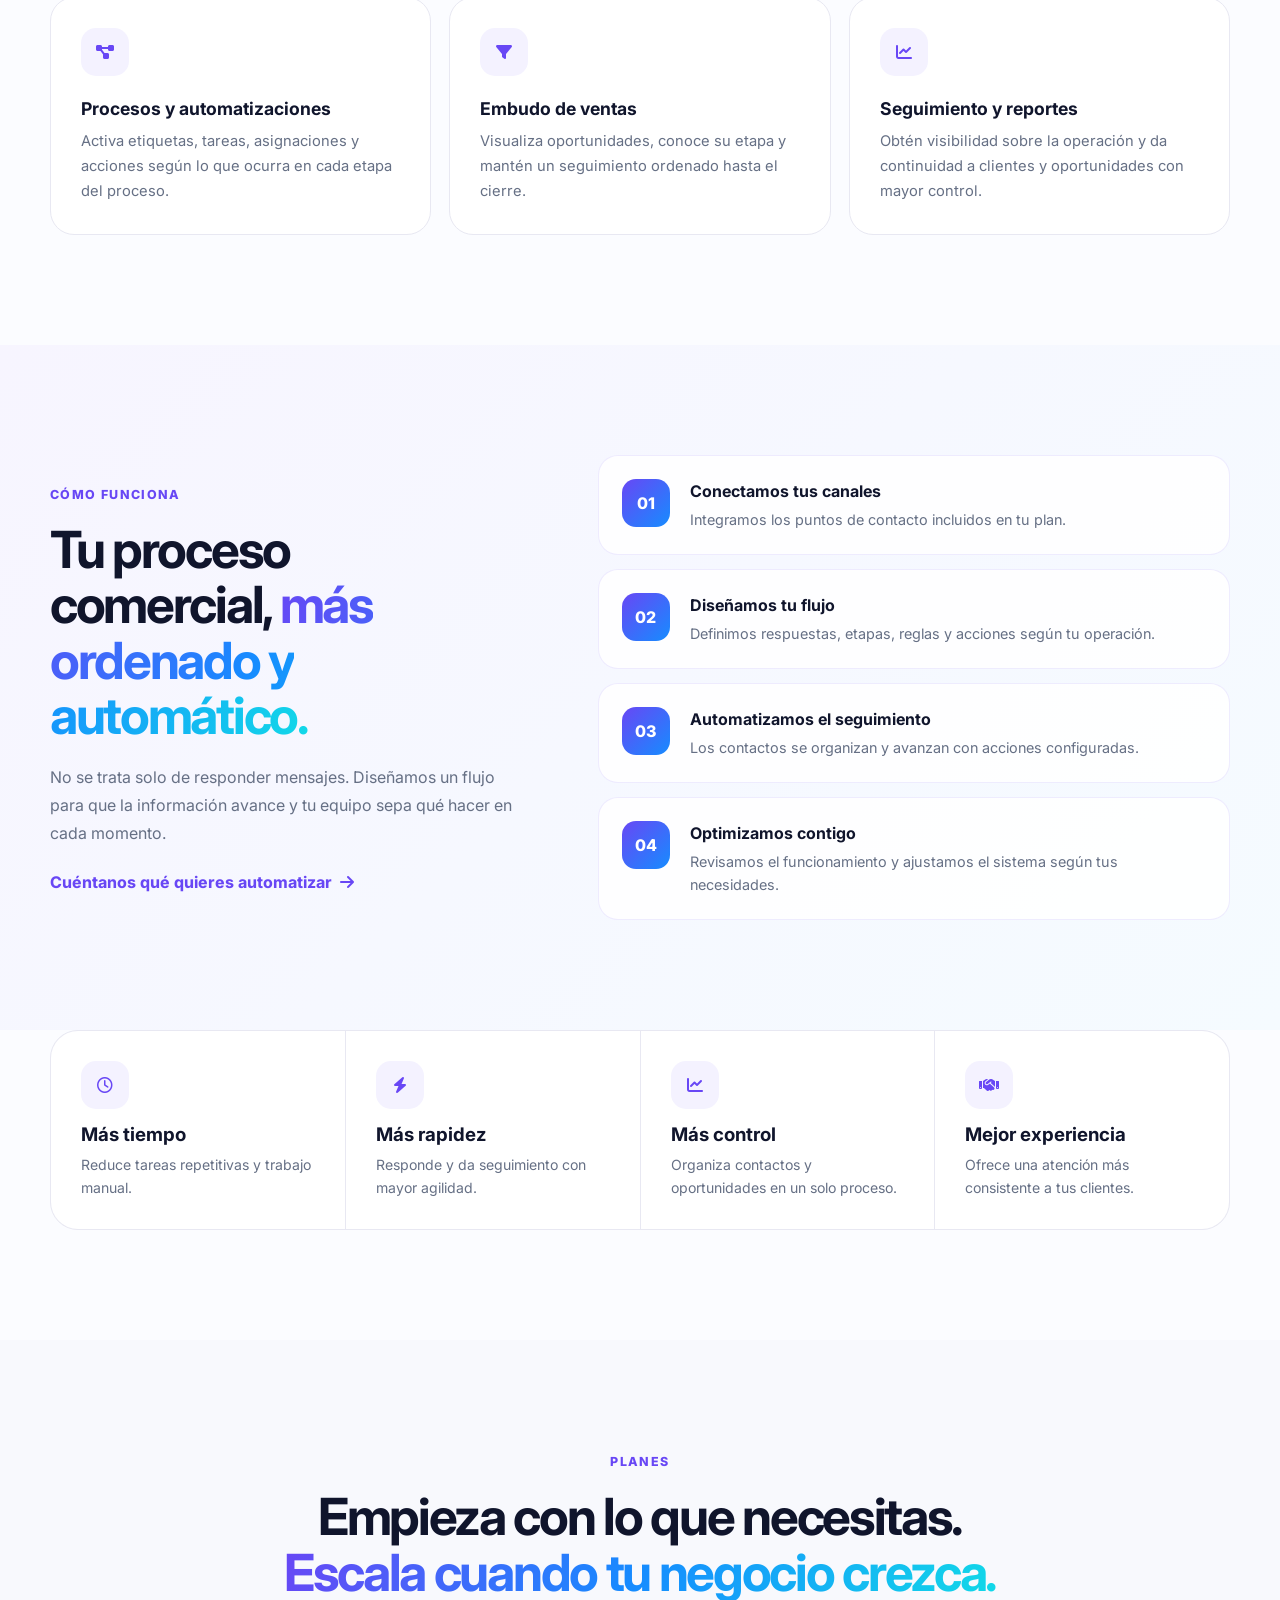
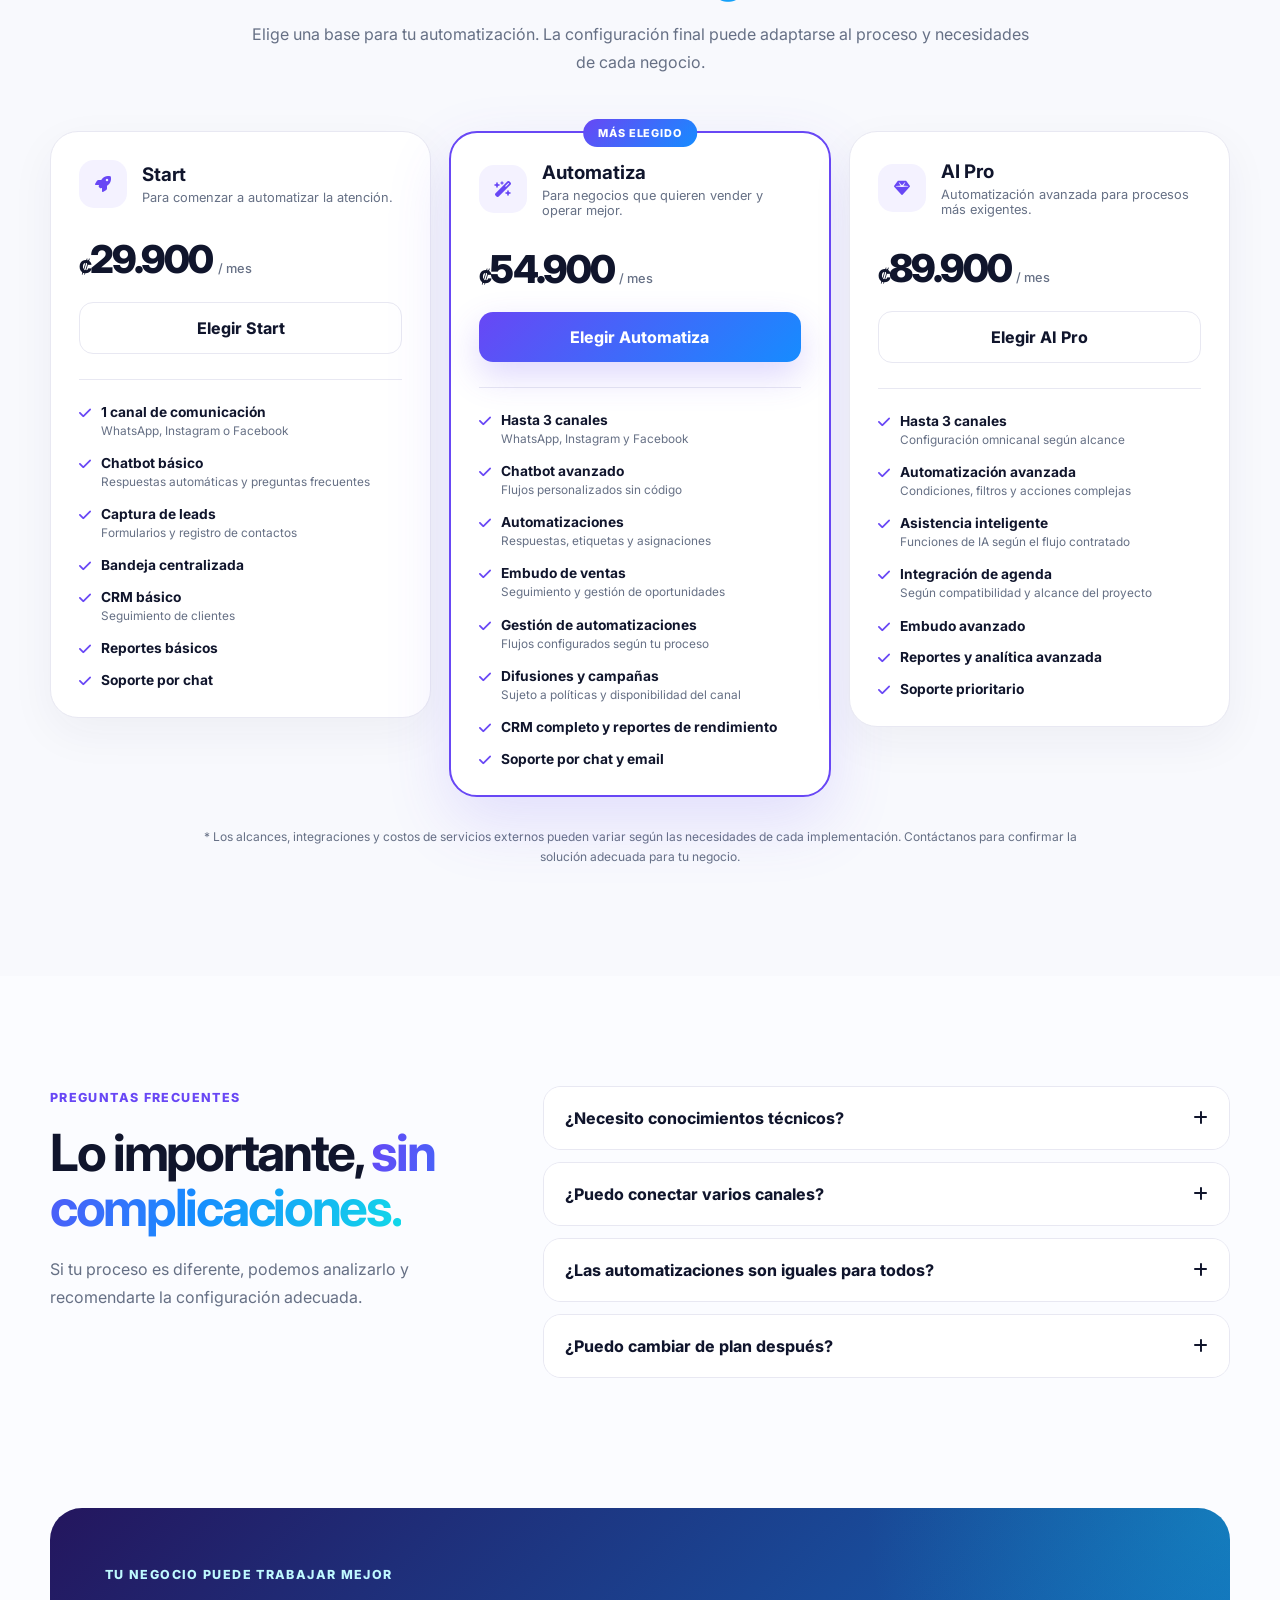
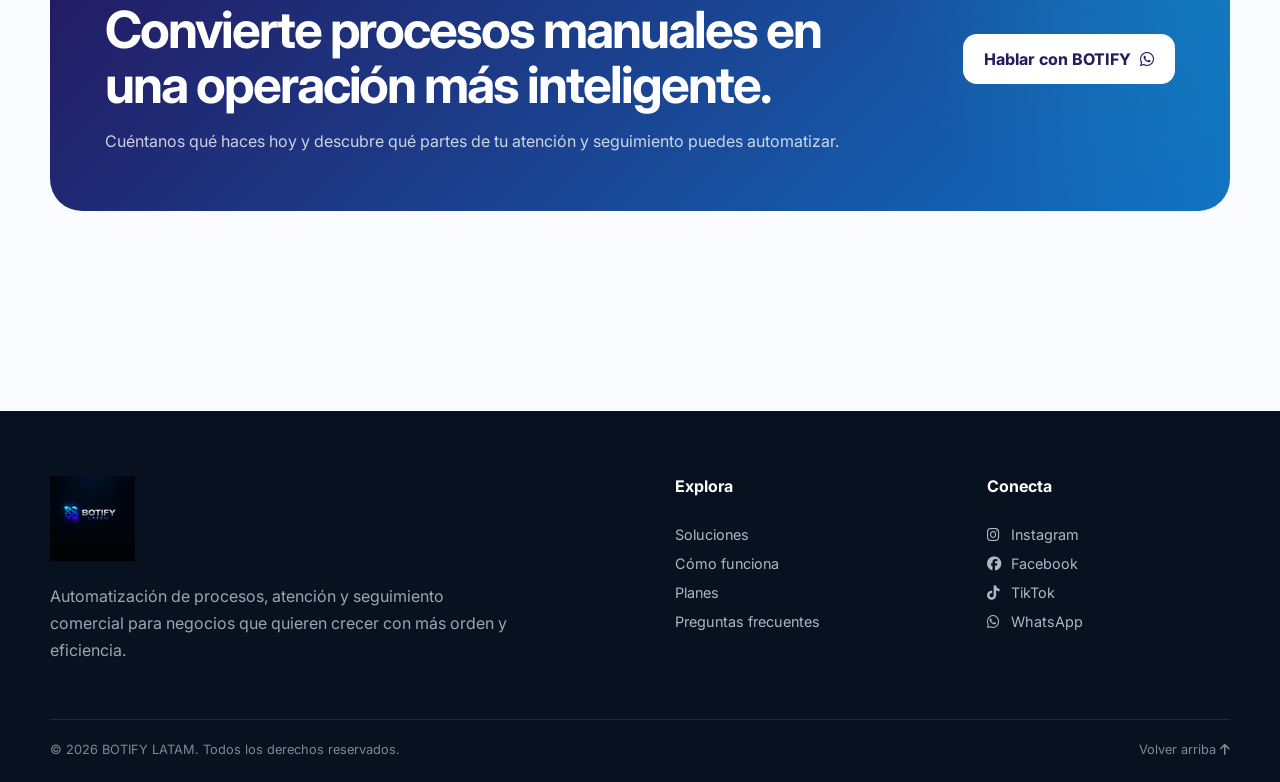
==== commit 46d854f1: "4" ====
--- a/index.html
+++ b/index.html
@@ -40,7 +40,7 @@
       <div class="container hero-grid">
         <div class="hero-copy reveal">
           <span class="eyebrow"><i class="fa-solid fa-wand-magic-sparkles"></i> Automatización para negocios modernos</span>
-          <h1>Automatiza. <span>Optimiza.</span> Crece.</h1>
+          <h1>Automatiza. <span>Optimiza</span> Y creces.</h1>
           <p>Centralizamos tus conversaciones, automatizamos el seguimiento de clientes y transformamos procesos manuales en sistemas que trabajan para tu negocio.</p>
           <div class="hero-actions">
             <a class="btn btn-primary" href="https://wa.link/00056a" target="_blank" rel="noopener">Quiero automatizar mi negocio <i class="fa-solid fa-arrow-right"></i></a>
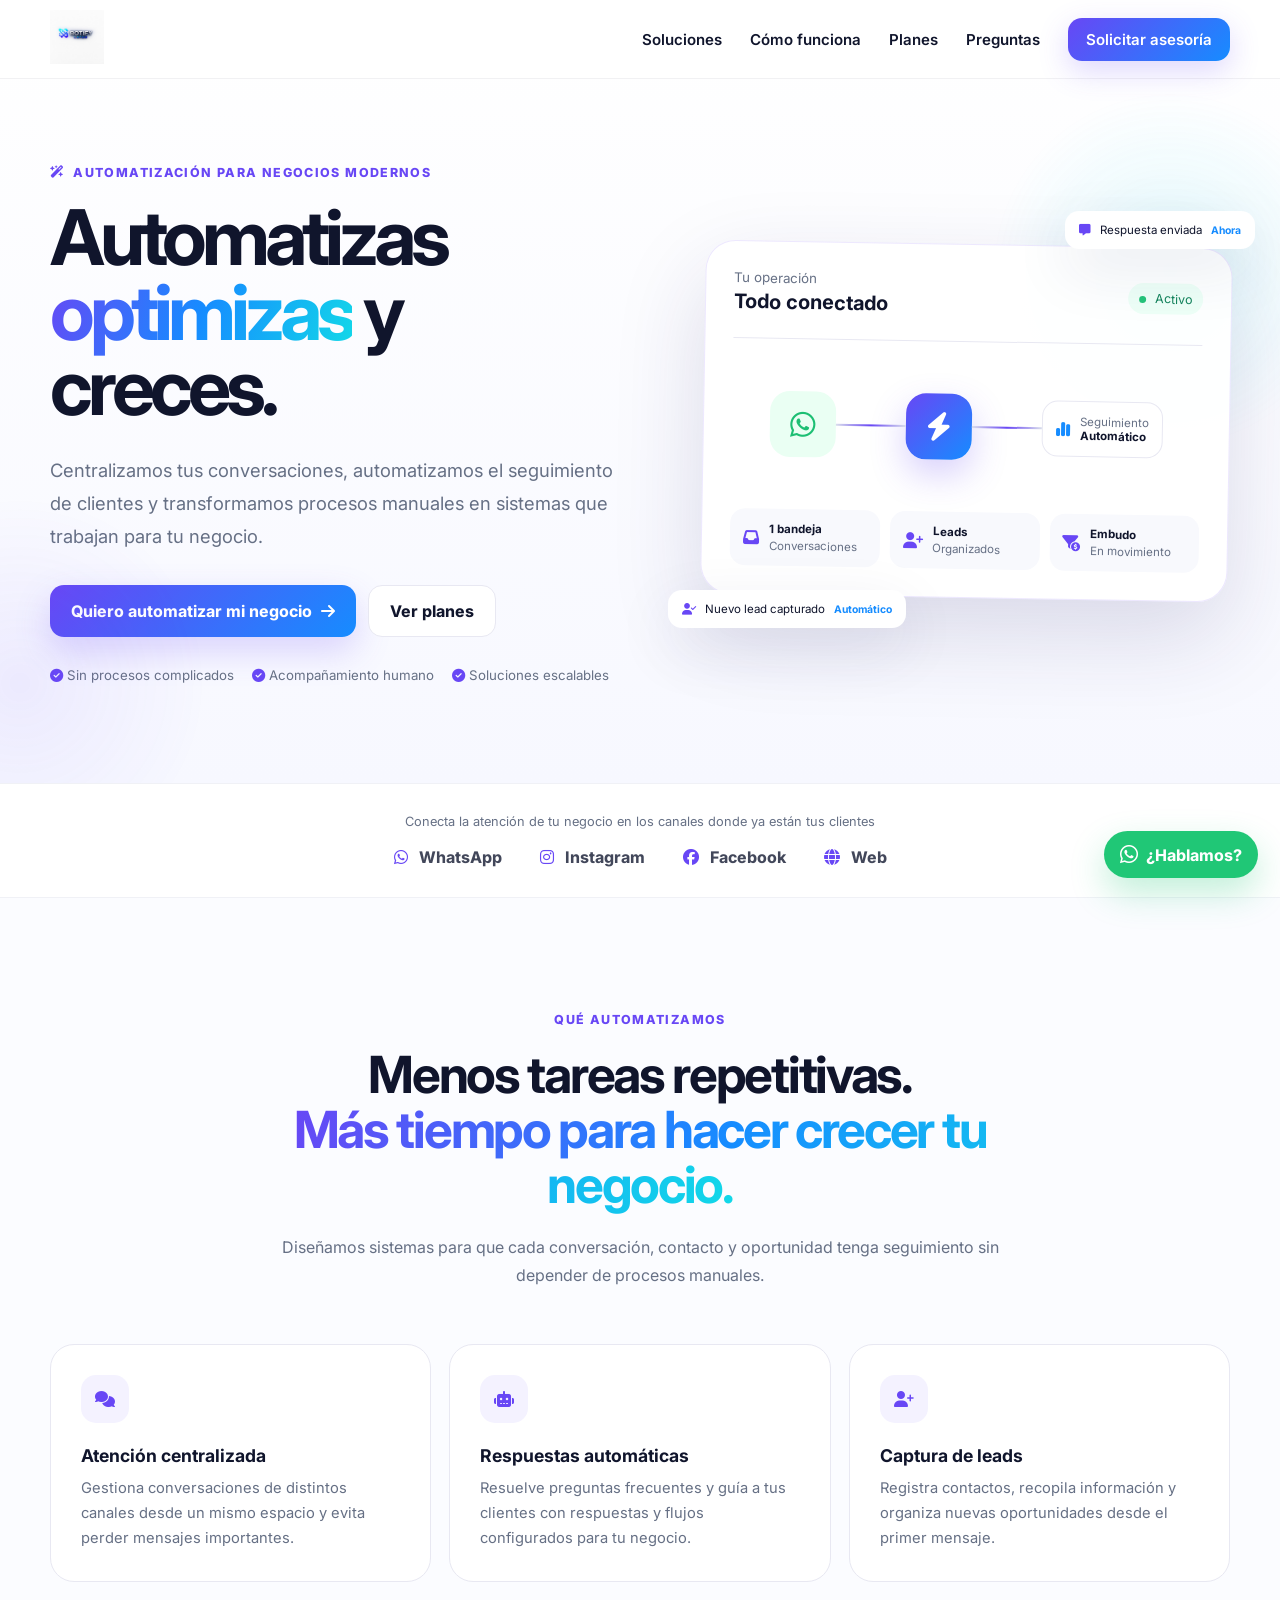
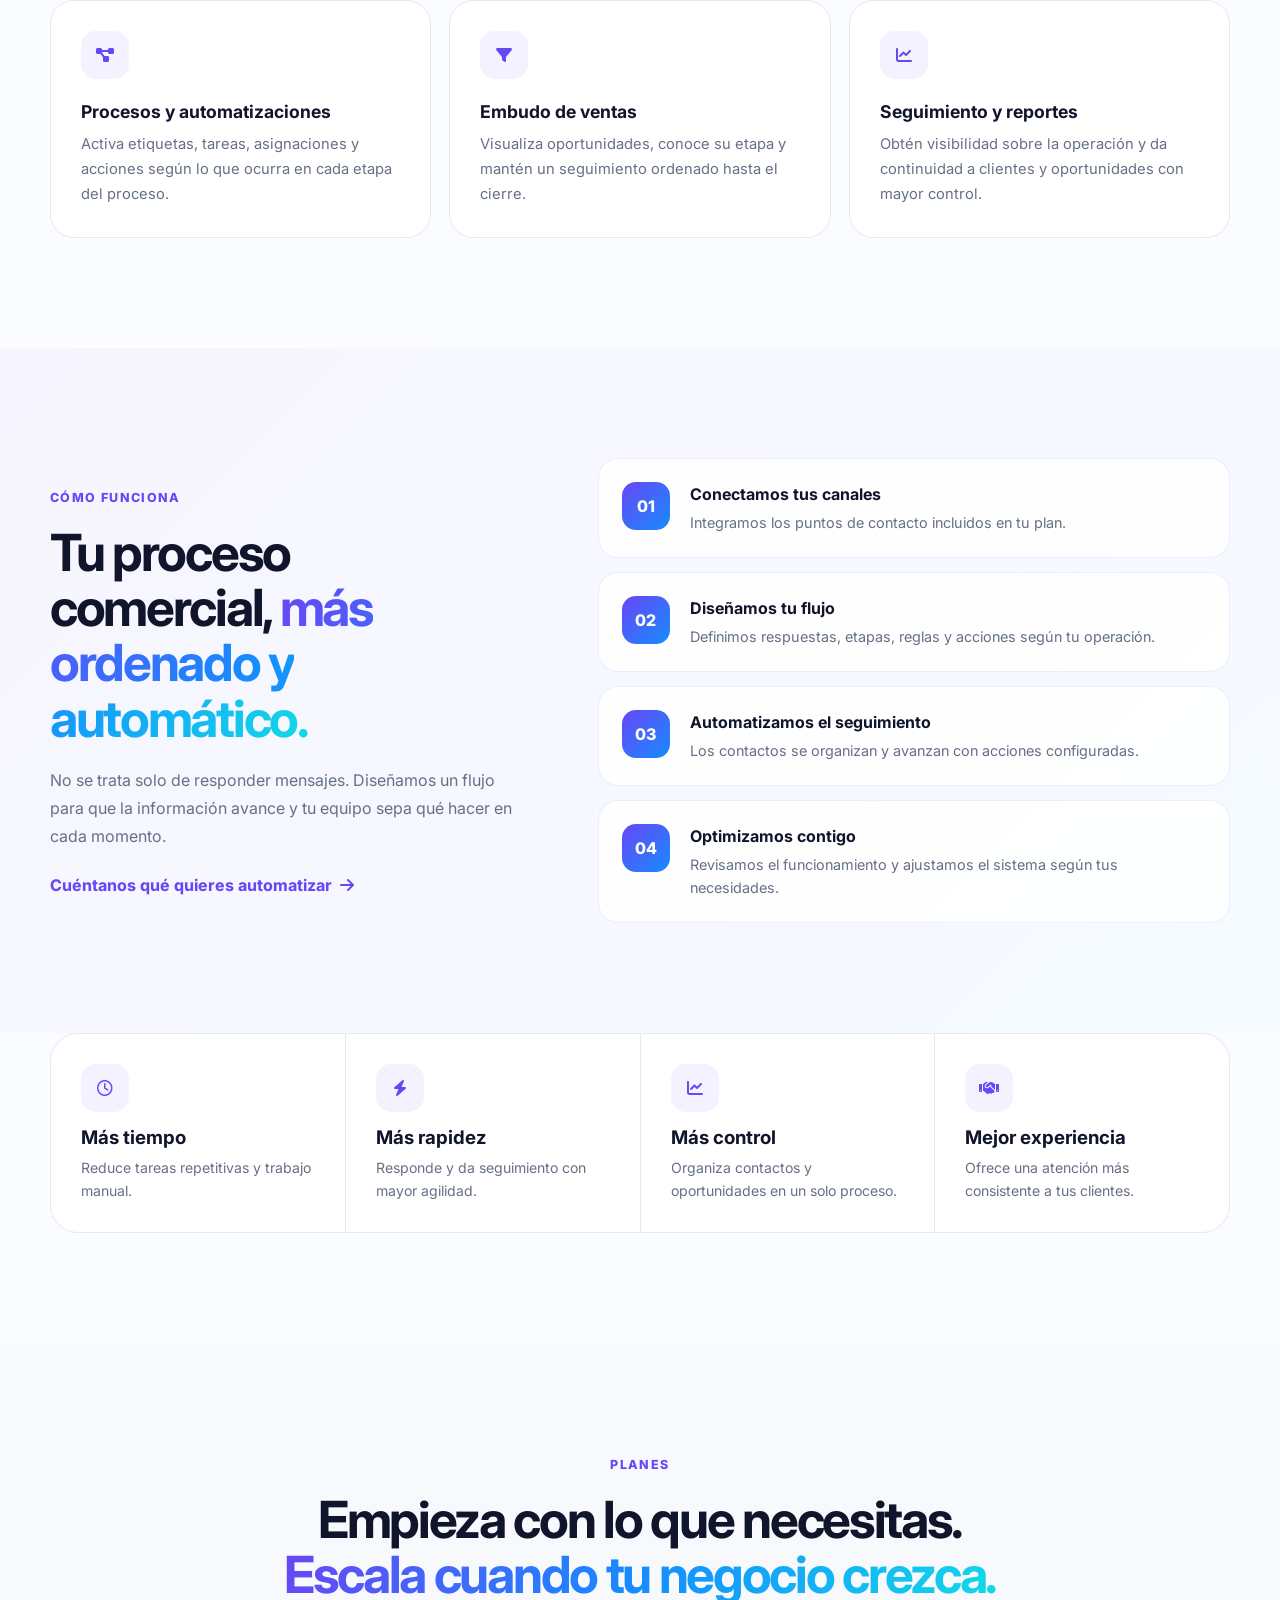
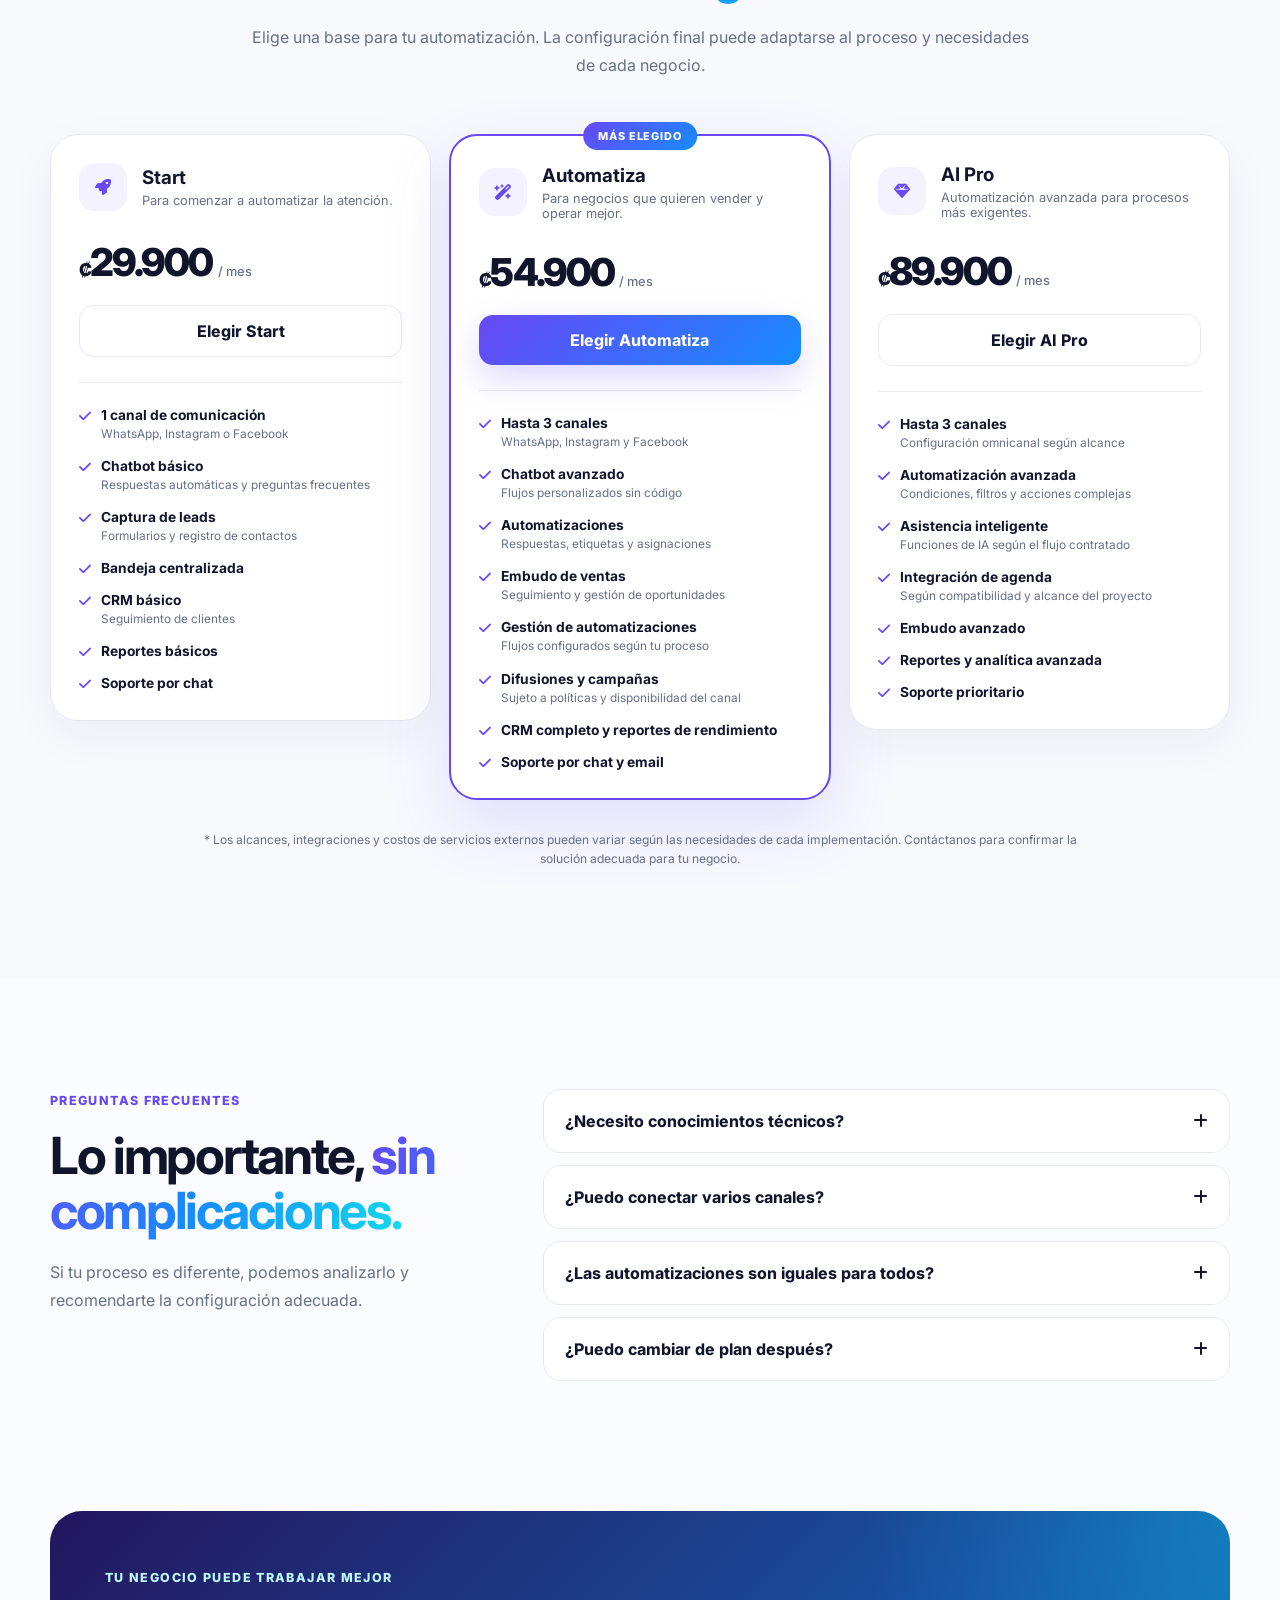
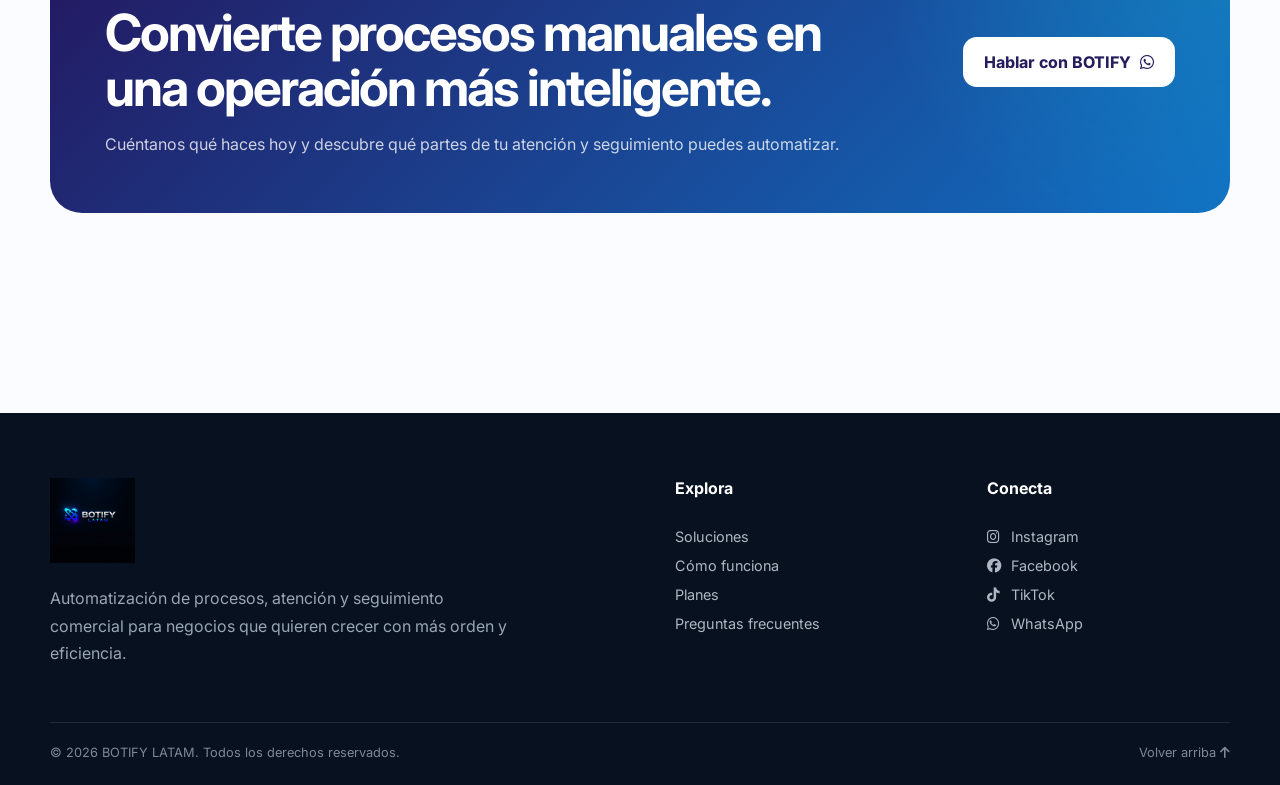
==== commit c1ce48b7: "5" ====
--- a/index.html
+++ b/index.html
@@ -40,7 +40,7 @@
       <div class="container hero-grid">
         <div class="hero-copy reveal">
           <span class="eyebrow"><i class="fa-solid fa-wand-magic-sparkles"></i> Automatización para negocios modernos</span>
-          <h1>Automatiza. <span>Optimiza</span> Y creces.</h1>
+          <h1>Automatizas <span>optimizas</span> y creces.</h1>
           <p>Centralizamos tus conversaciones, automatizamos el seguimiento de clientes y transformamos procesos manuales en sistemas que trabajan para tu negocio.</p>
           <div class="hero-actions">
             <a class="btn btn-primary" href="https://wa.link/00056a" target="_blank" rel="noopener">Quiero automatizar mi negocio <i class="fa-solid fa-arrow-right"></i></a>
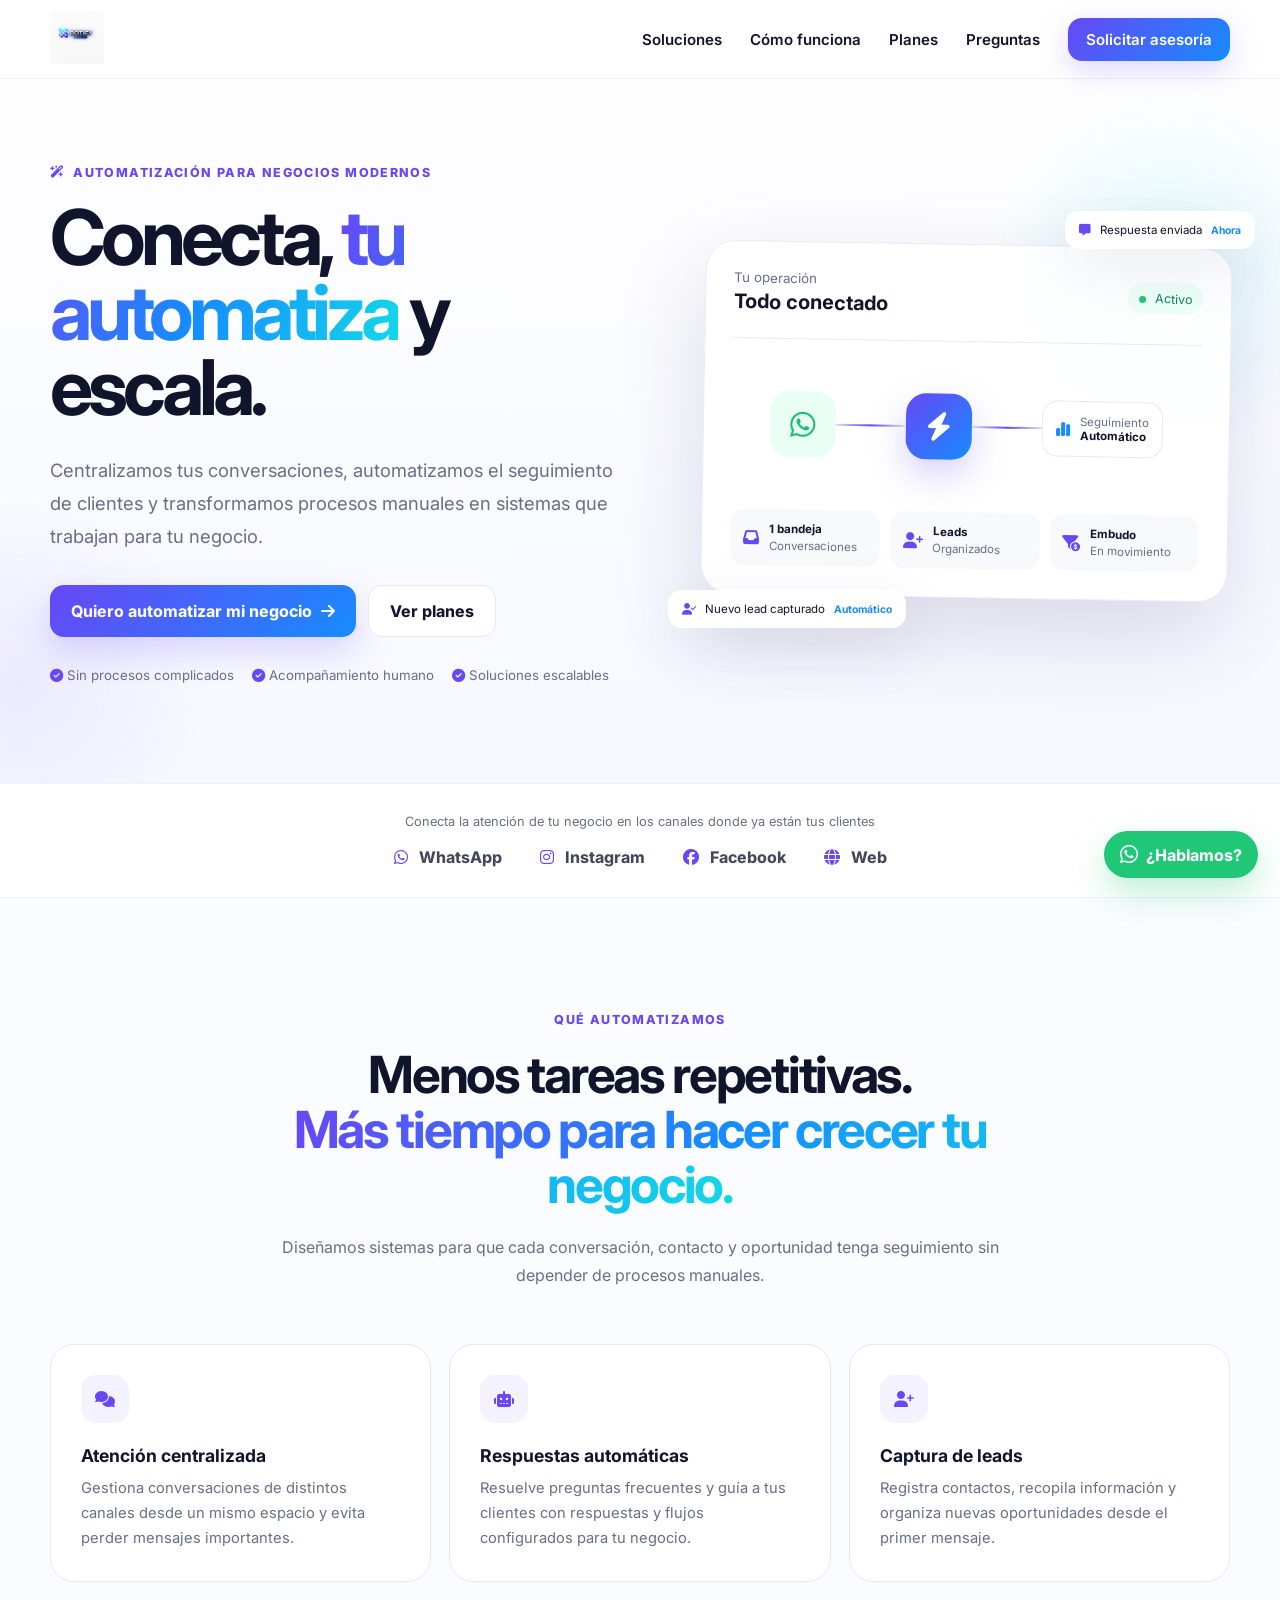
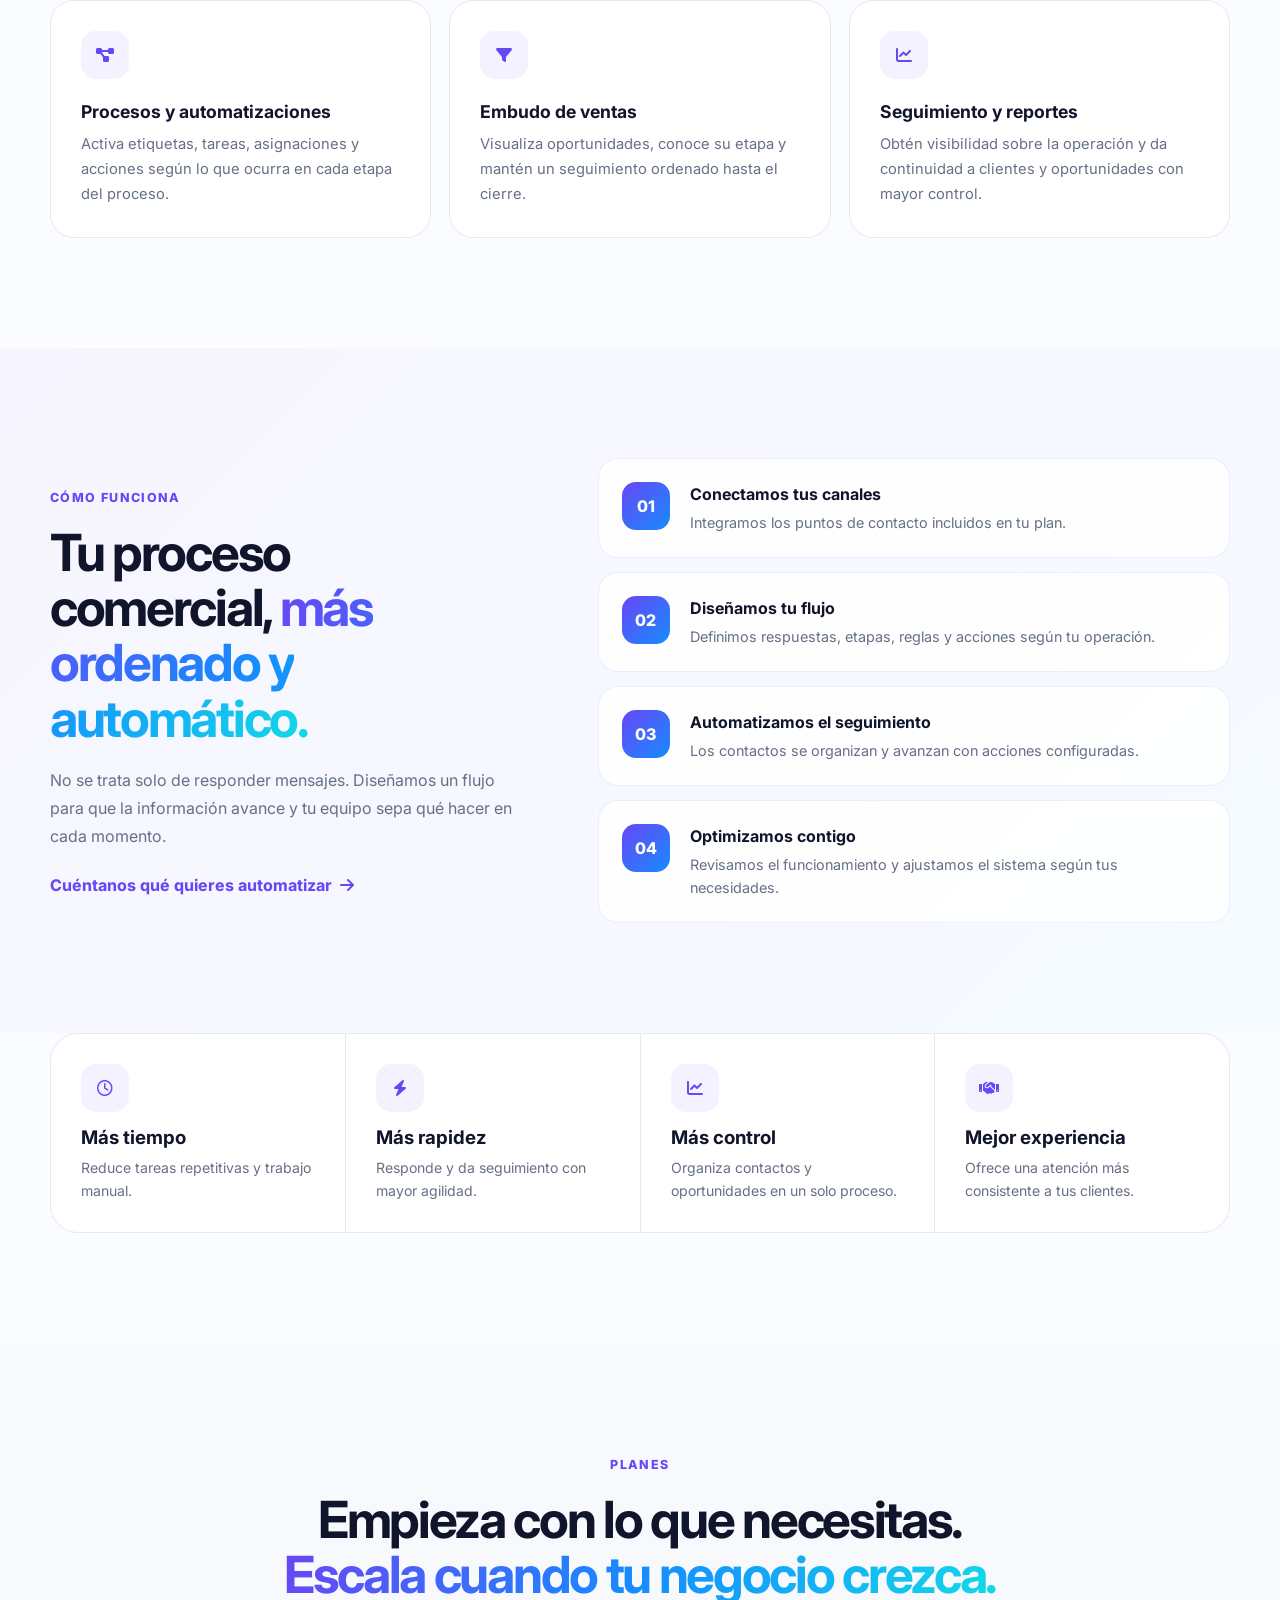
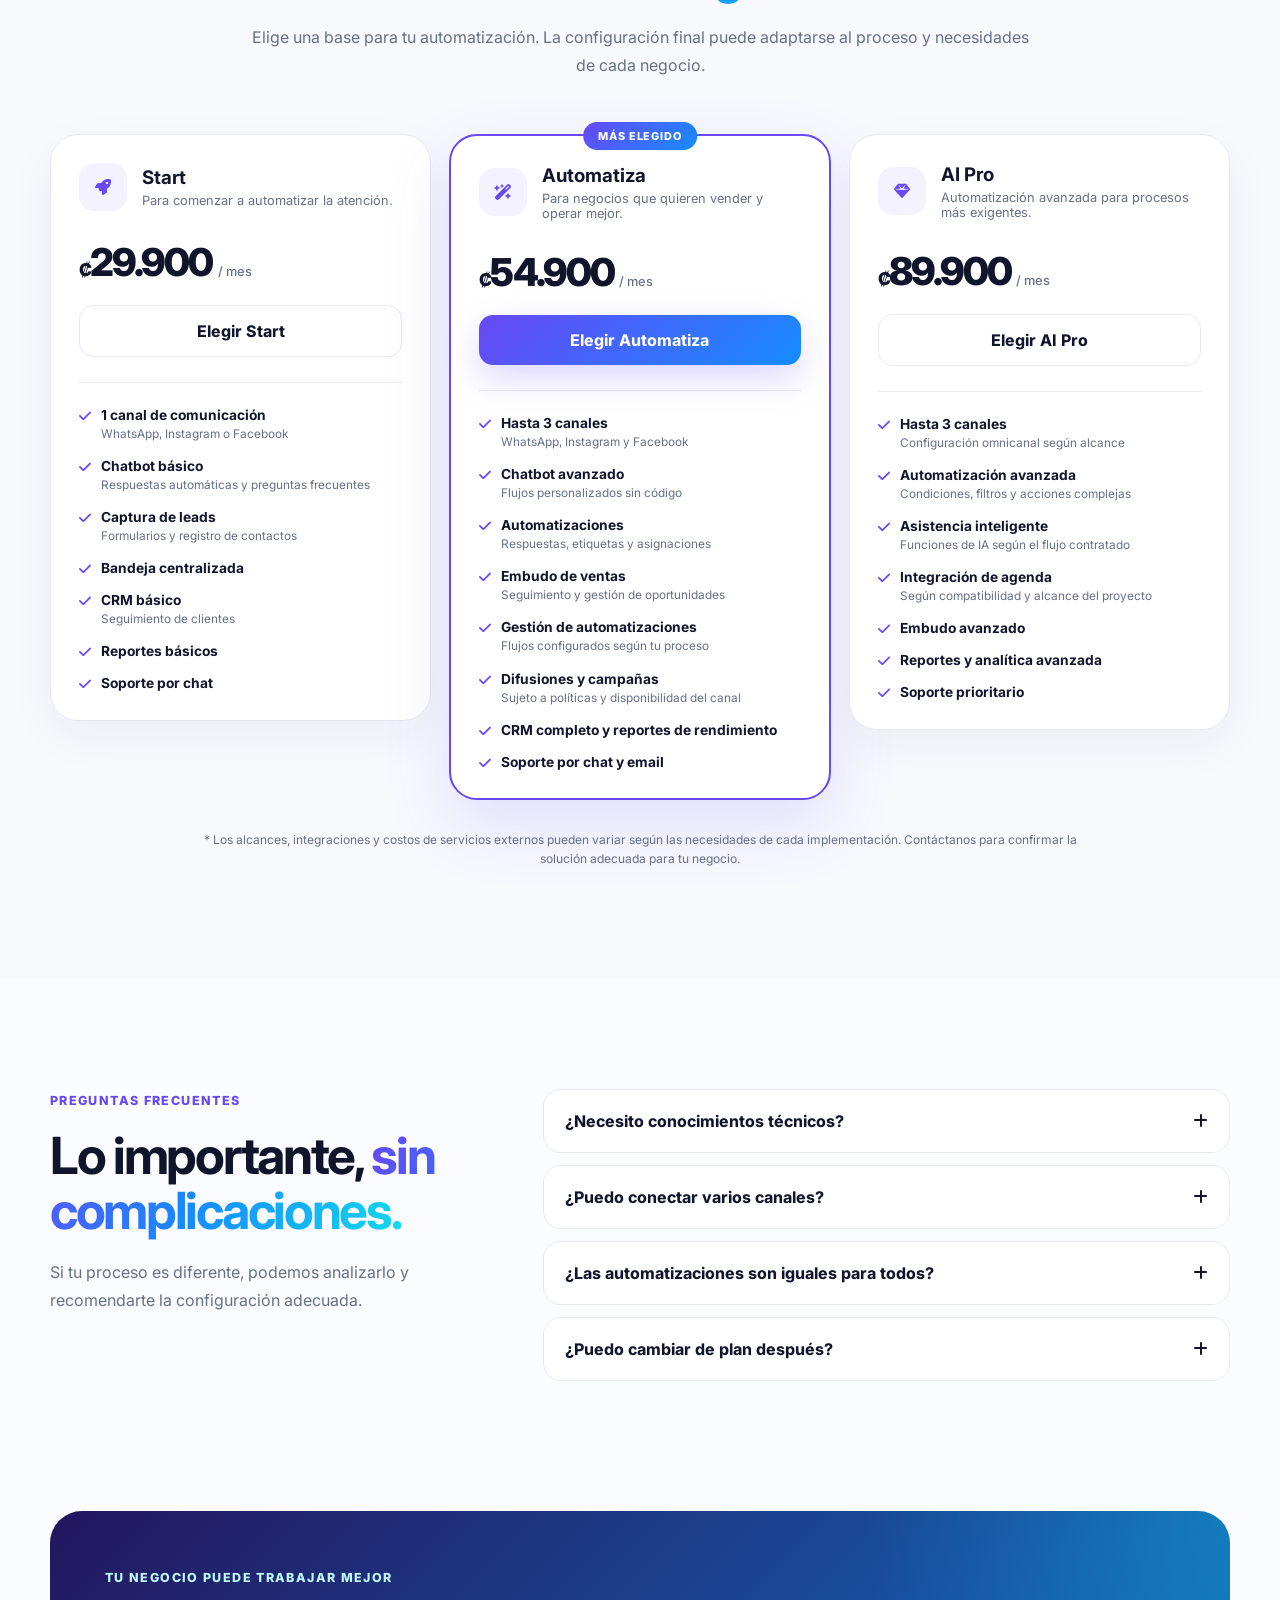
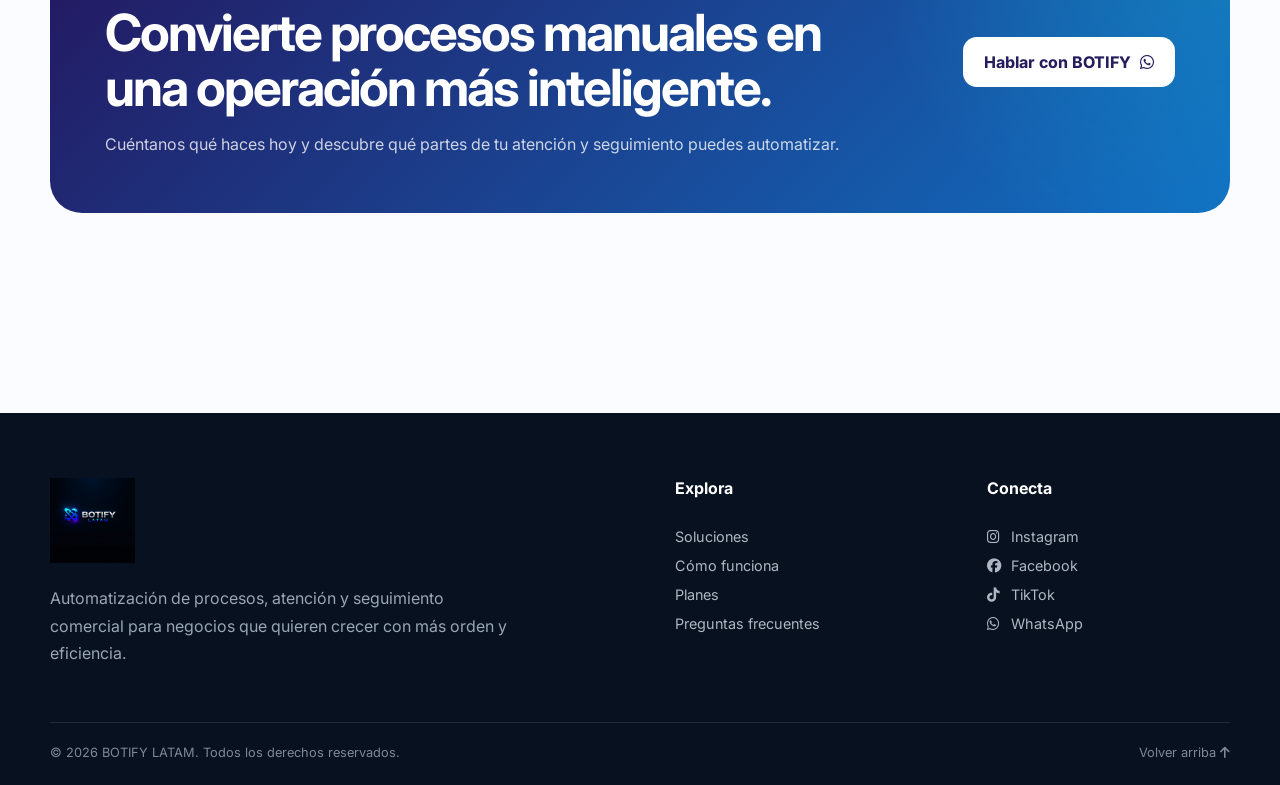
==== commit b2bc0d93: "6" ====
--- a/index.html
+++ b/index.html
@@ -40,7 +40,7 @@
       <div class="container hero-grid">
         <div class="hero-copy reveal">
           <span class="eyebrow"><i class="fa-solid fa-wand-magic-sparkles"></i> Automatización para negocios modernos</span>
-          <h1>Automatizas <span>optimizas</span> y creces.</h1>
+          <h1>Conecta, <span>tu automatiza</span> y escala.</h1>
           <p>Centralizamos tus conversaciones, automatizamos el seguimiento de clientes y transformamos procesos manuales en sistemas que trabajan para tu negocio.</p>
           <div class="hero-actions">
             <a class="btn btn-primary" href="https://wa.link/00056a" target="_blank" rel="noopener">Quiero automatizar mi negocio <i class="fa-solid fa-arrow-right"></i></a>
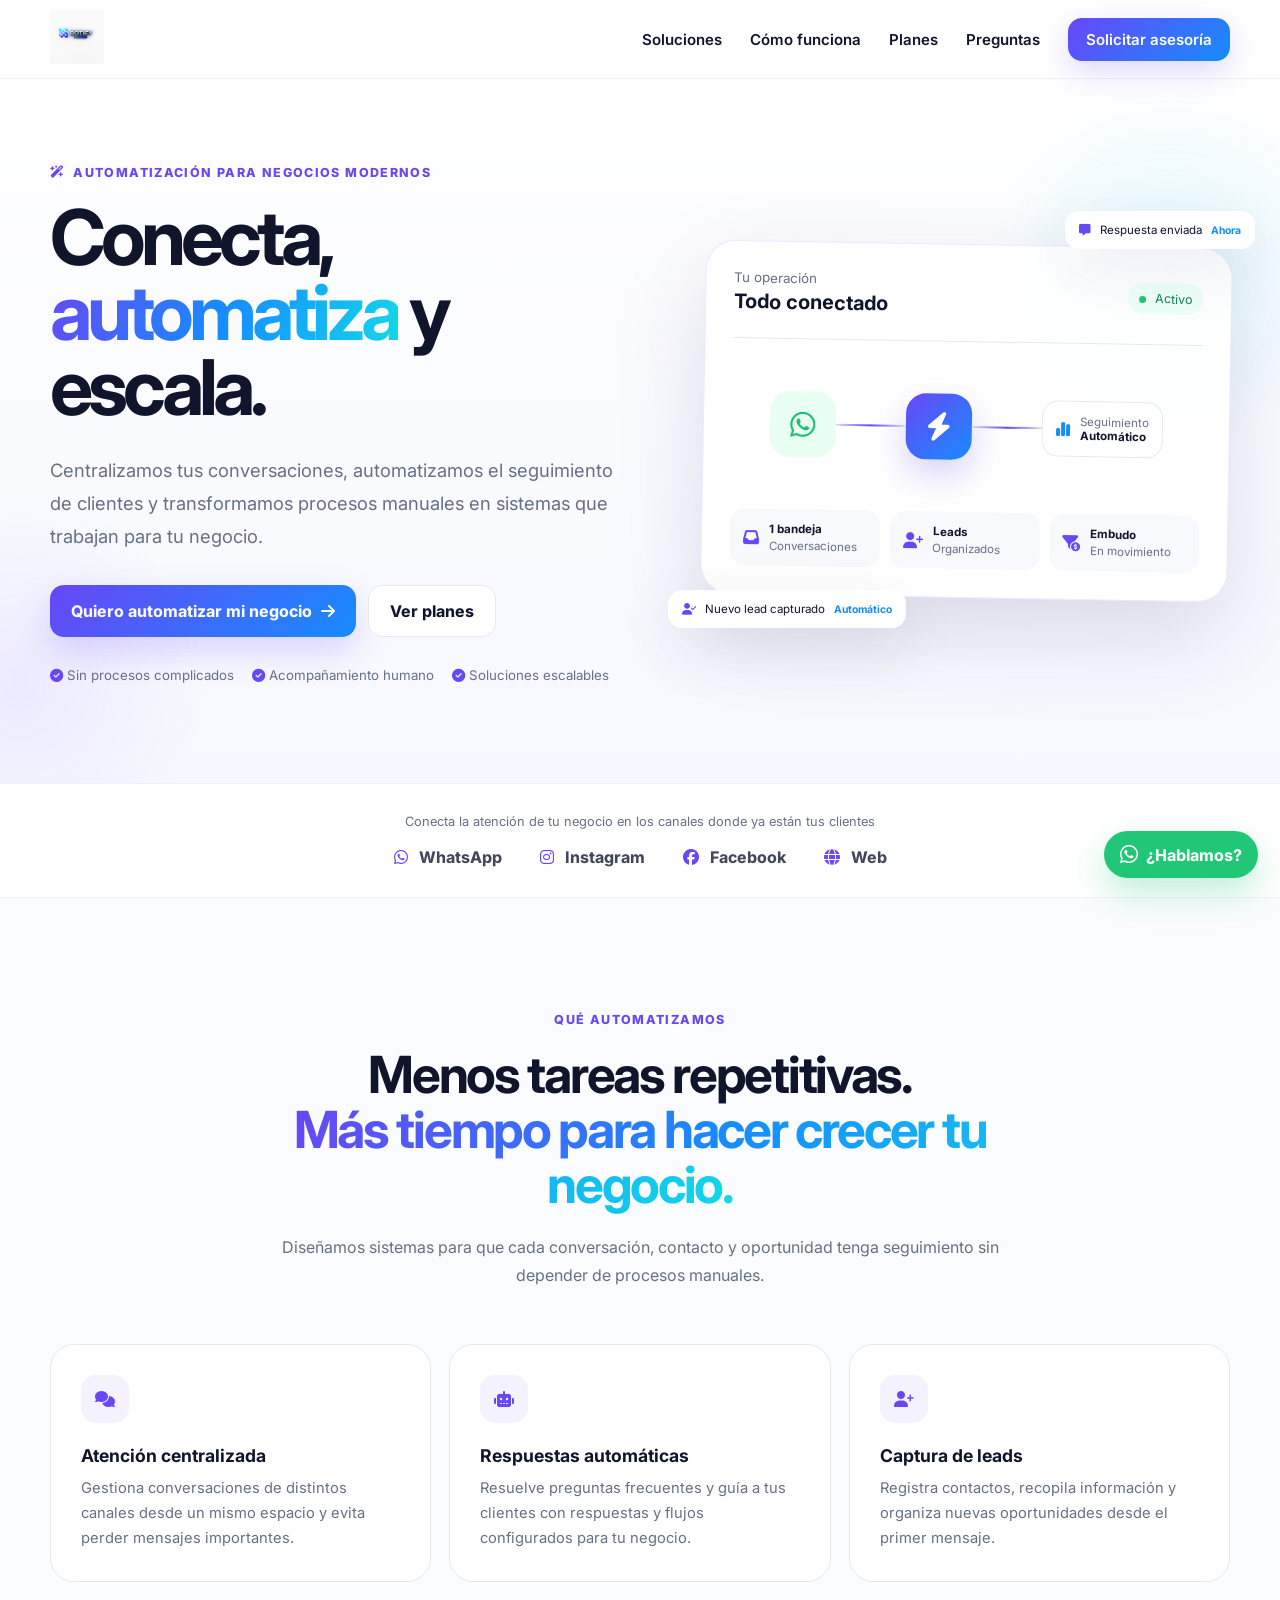
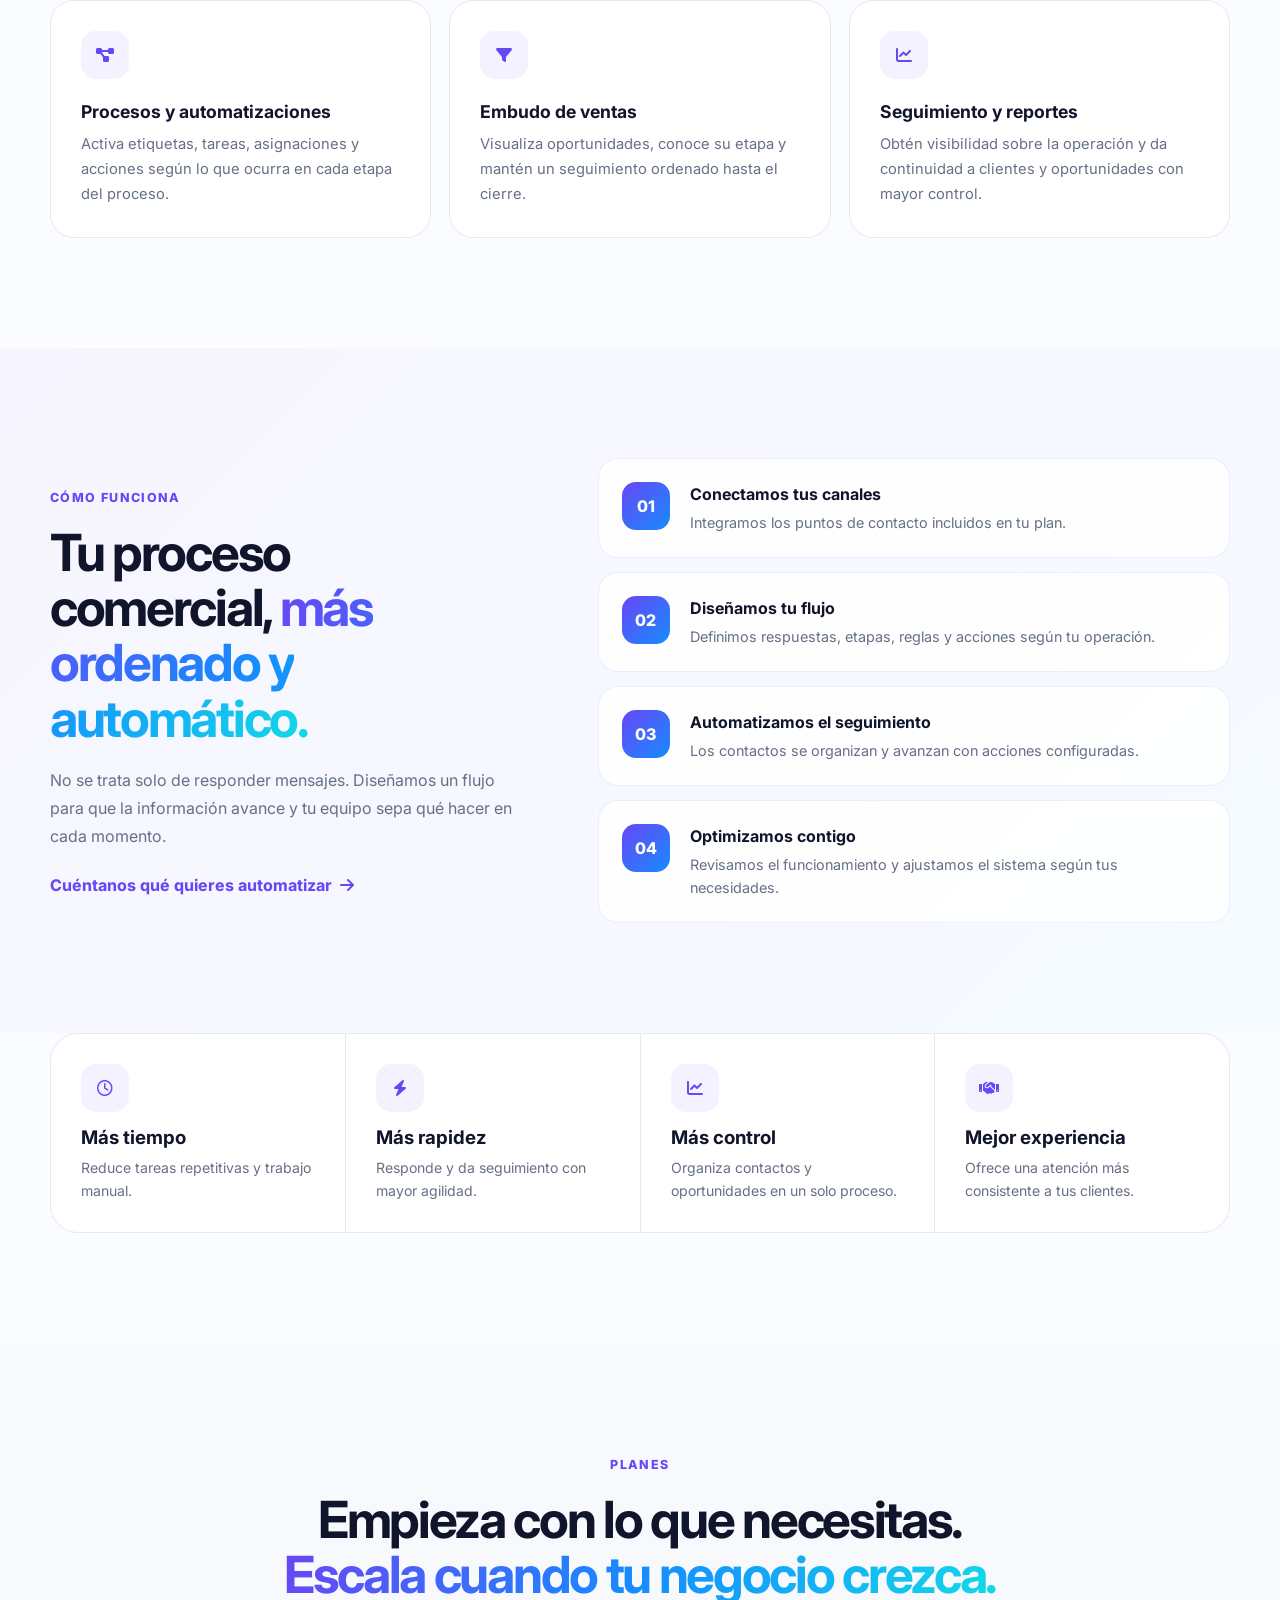
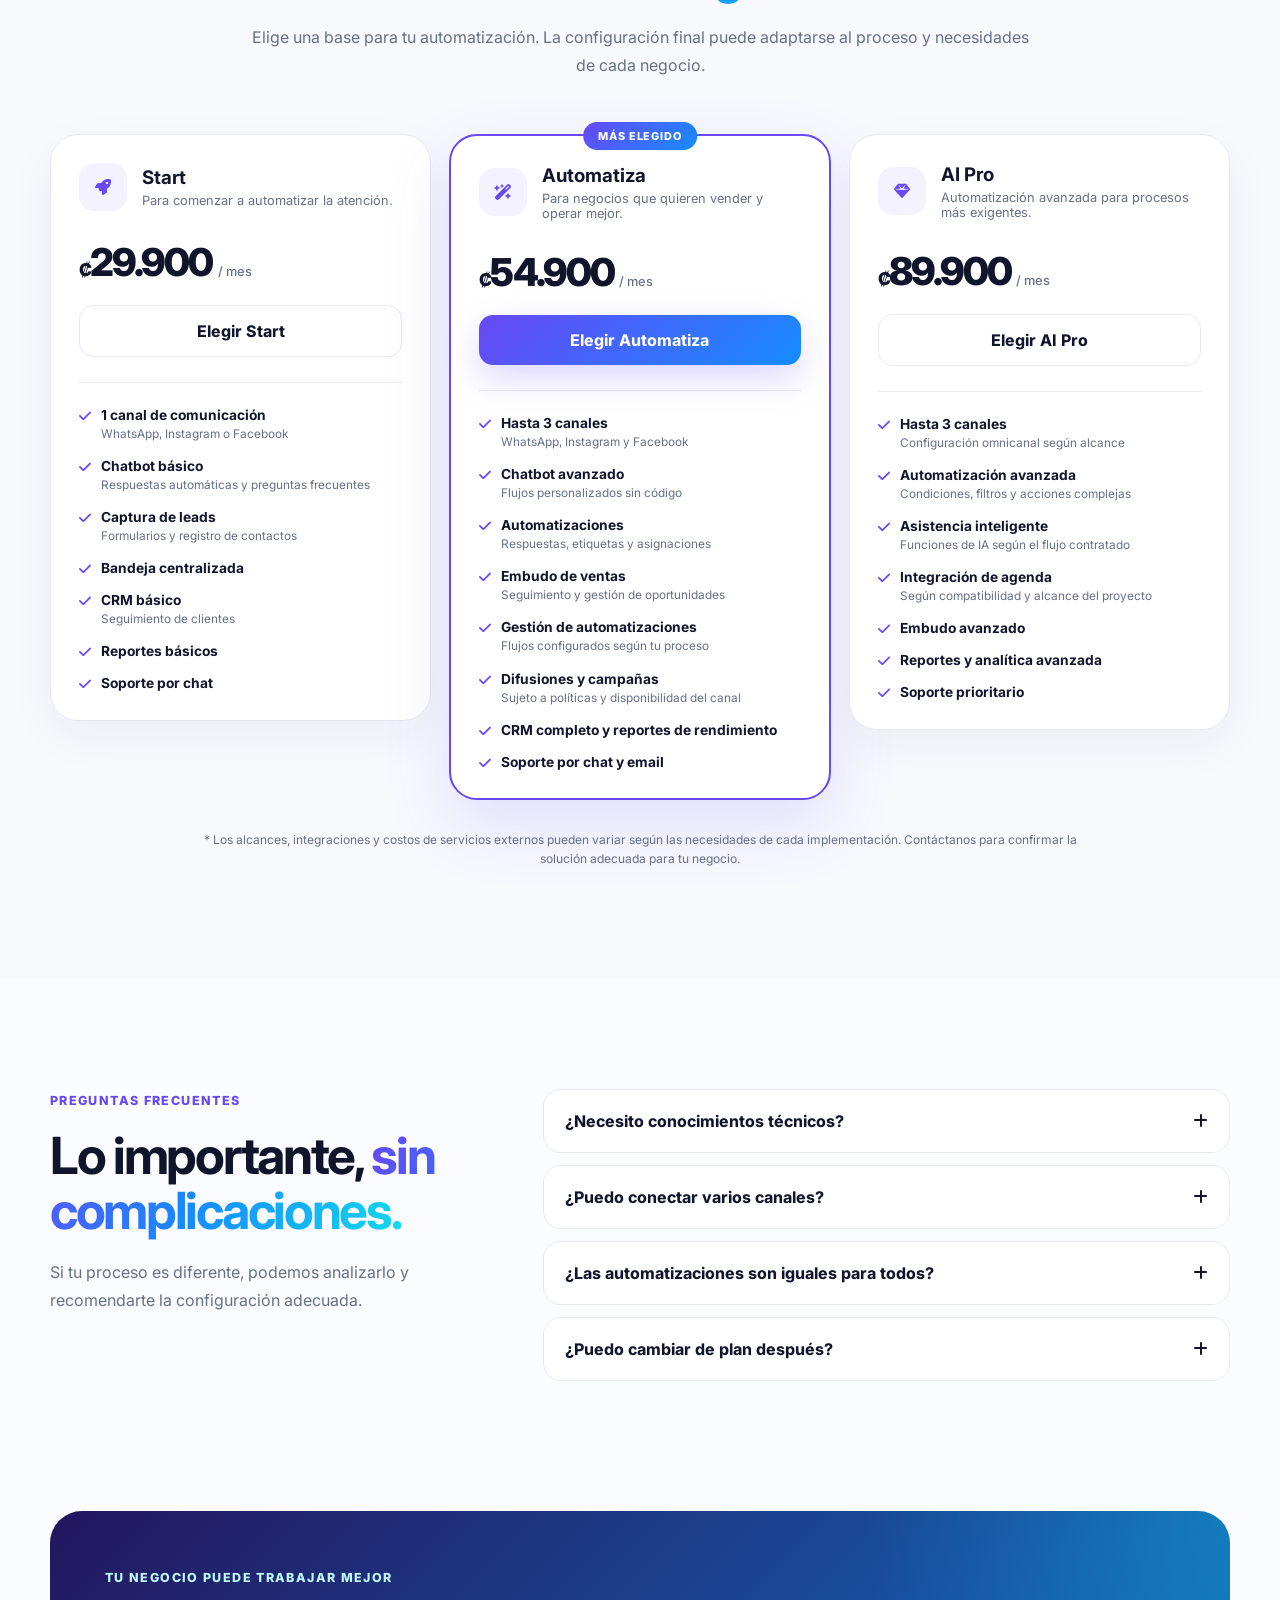
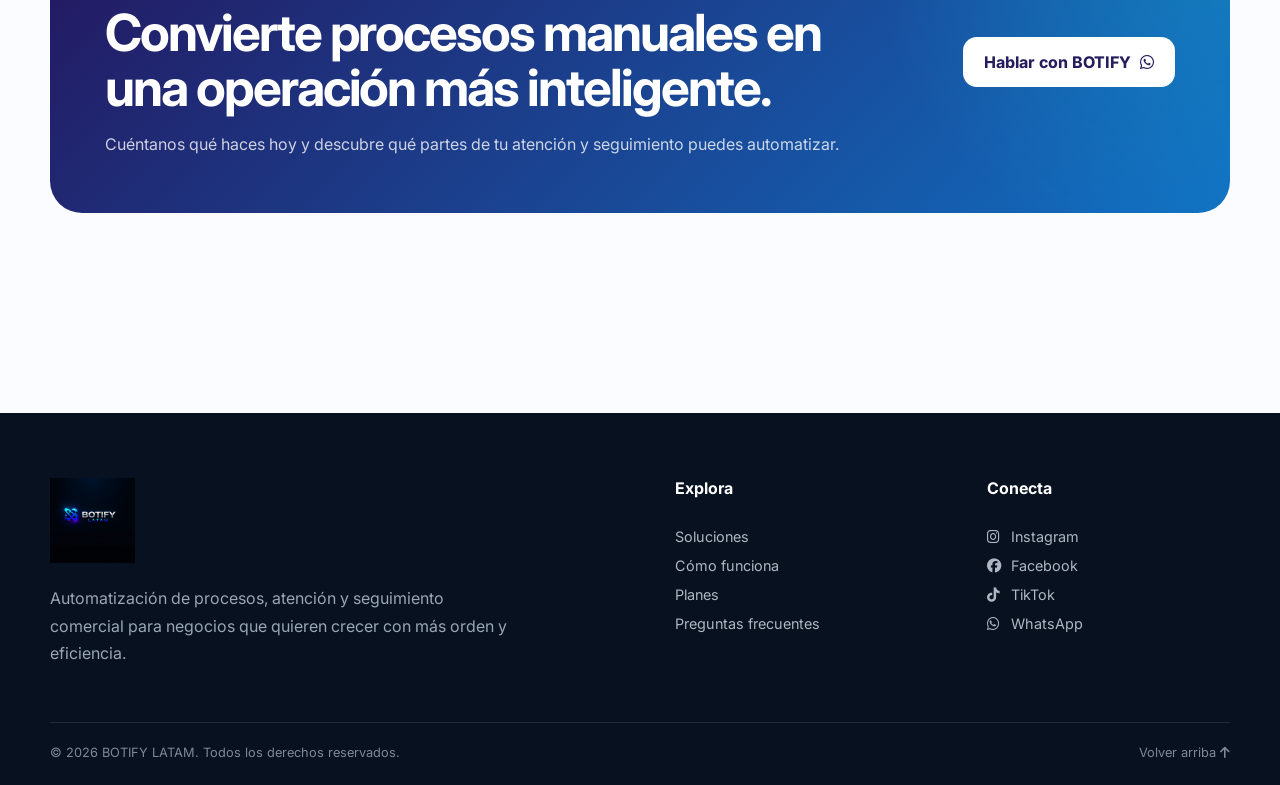
==== commit e2644f2e: "6" ====
--- a/index.html
+++ b/index.html
@@ -40,7 +40,7 @@
       <div class="container hero-grid">
         <div class="hero-copy reveal">
           <span class="eyebrow"><i class="fa-solid fa-wand-magic-sparkles"></i> Automatización para negocios modernos</span>
-          <h1>Conecta, <span>tu automatiza</span> y escala.</h1>
+          <h1>Conecta, <span> automatiza</span> y escala.</h1>
           <p>Centralizamos tus conversaciones, automatizamos el seguimiento de clientes y transformamos procesos manuales en sistemas que trabajan para tu negocio.</p>
           <div class="hero-actions">
             <a class="btn btn-primary" href="https://wa.link/00056a" target="_blank" rel="noopener">Quiero automatizar mi negocio <i class="fa-solid fa-arrow-right"></i></a>
